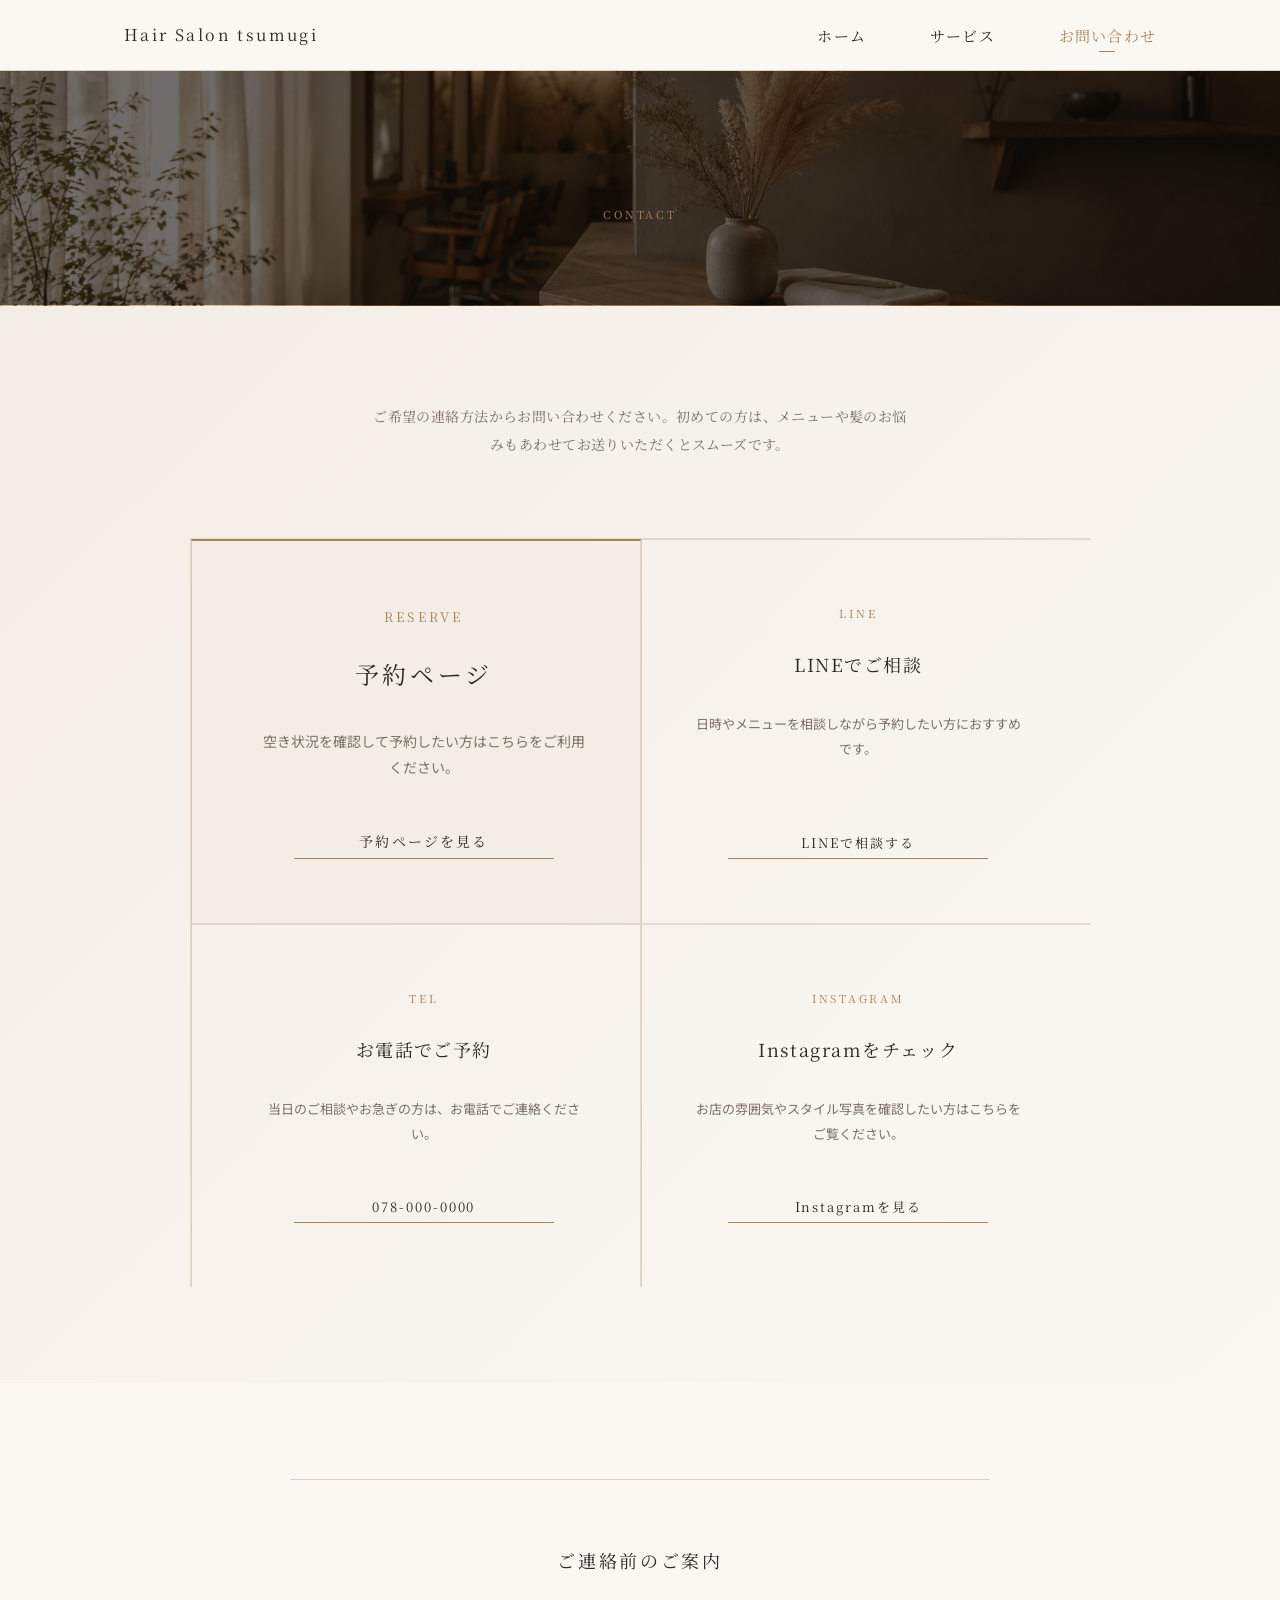
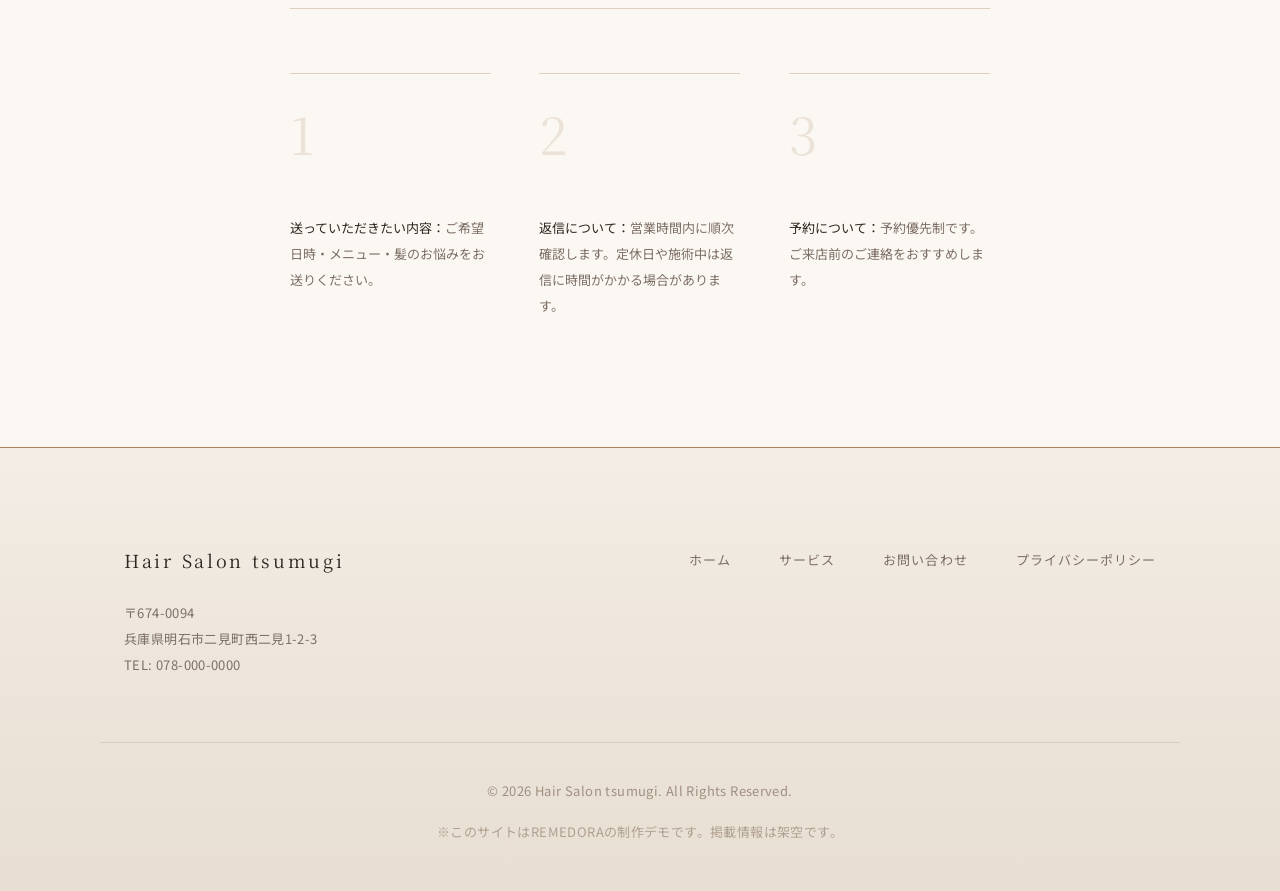
==== contact.html @ d27f540d "Add files via upload" ====
<!DOCTYPE html>
<html lang="ja">
<head>
  <meta charset="UTF-8">
  <meta name="viewport" content="width=device-width, initial-scale=1.0">

  <!-- TEMPLATE FIELD: page_title | TEMPLATE FIELD: business_name -->
  <title>ご予約・お問い合わせ｜Hair Salon tsumugi</title>

  <!-- TEMPLATE FIELD: meta_description -->
  <meta name="description" content="Hair Salon tsumugiへのご予約・お問い合わせページです。外部予約ページ、LINE、電話、Instagramからご連絡いただけます。">

  <!-- TEMPLATE FIELD: canonical_url -->
  <link rel="canonical" href="https://tsumugi-demo.remedora.jp/contact.html">

  <!-- TEMPLATE FIELD: og_title | TEMPLATE FIELD: og_description | TEMPLATE FIELD: og_url | TEMPLATE FIELD: og_image_url -->
  <meta property="og:title"       content="ご予約・お問い合わせ｜Hair Salon tsumugi">
  <meta property="og:description" content="Hair Salon tsumugiへのご予約・お問い合わせページです。外部予約ページ、LINE、電話、Instagramからご連絡いただけます。">
  <meta property="og:type"        content="article">
  <meta property="og:url"         content="https://tsumugi-demo.remedora.jp/contact.html">
  <meta property="og:image"       content="https://tsumugi-demo.remedora.jp/assets/images/ogp.jpg">

  <!-- TEMPLATE FIELD: favicon_path -->
  <link rel="icon"             href="assets/images/favicon.ico">
  <link rel="apple-touch-icon" href="assets/images/apple-touch-icon.png">

  <!-- GA未設定のためスクリプトを削除 -->

  <link rel="preconnect" href="https://fonts.googleapis.com">
  <link rel="preconnect" href="https://fonts.gstatic.com" crossorigin>
  <link href="https://fonts.googleapis.com/css2?family=Noto+Sans+JP:wght@400;700&family=Noto+Serif+JP:wght@400;700&display=swap" rel="stylesheet">

  <link rel="stylesheet" href="assets/css/base.css">
  <link rel="stylesheet" href="assets/css/layout.css">
  <link rel="stylesheet" href="assets/css/components.css">
  <link rel="stylesheet" href="assets/css/pages.css">
  <link rel="stylesheet" href="assets/css/utilities.css">
</head>
<!-- TEMPLATE FIELD: site_id -->
<body class="site site--tsumugi page page--contact">

  <!-- Loader -->
  <div class="c-loader" aria-hidden="true">
    <div class="c-loader__content">
      <!-- TEMPLATE FIELD: business_name -->
      <p class="c-loader__text">Hair Salon tsumugi</p>
      <div class="c-loader__line"></div>
    </div>
  </div>

  <!-- SECTION START: Header -->
  <header class="l-header">
    <div class="l-header-inner">
      <!-- TEMPLATE FIELD: business_name -->
      <a href="index.html" class="c-logo">Hair Salon tsumugi</a>

      <nav class="l-nav-pc" aria-label="グローバルナビゲーション">
        <ul class="l-nav-pc__list">
          <li><a href="index.html"   class="l-nav-pc__link">ホーム</a></li>
          <li><a href="service.html" class="l-nav-pc__link">サービス</a></li>
          <li><a href="contact.html" class="l-nav-pc__link is-current">お問い合わせ</a></li>
        </ul>
      </nav>

      <button class="c-menu-toggle"
              data-js="menu-toggle"
              aria-label="メニューを開く"
              aria-expanded="false">
        <span class="c-menu-toggle__bar"></span>
        <span class="c-menu-toggle__bar"></span>
        <span class="c-menu-toggle__bar"></span>
      </button>
    </div>
  </header>
  <!-- SECTION END: Header -->

  <nav class="l-nav-sp" data-js="mobile-nav" aria-hidden="true" aria-label="モバイルナビゲーション">
    <ul class="l-nav-sp__list">
      <li><a href="index.html"   class="l-nav-sp__link">ホーム</a></li>
      <li><a href="service.html" class="l-nav-sp__link">サービス</a></li>
      <li><a href="contact.html" class="l-nav-sp__link">お問い合わせ</a></li>
    </ul>
  </nav>

  <main>

    <!-- SECTION START: Contact Hero -->
    <div class="c-page-hero p-contact-hero" data-section="contact-hero">
      <div class="p-contact-hero__overlay" aria-hidden="true"></div>
      <div class="c-page-hero__inner">
        <!-- TEMPLATE FIELD: contact_hero_en -->
        <p class="c-page-hero__en">CONTACT</p>
      </div>
    </div>
    <!-- SECTION END: Contact Hero -->



    <!-- SECTION START: Contact Methods -->
    <section class="p-contact-methods" data-section="contact-methods">
      <div class="p-contact-methods__inner u-reveal">
        <!-- TEMPLATE FIELD: contact_methods_lead -->
        <p class="p-contact-methods__lead" data-anim="fade-up">
          ご希望の連絡方法からお問い合わせください。初めての方は、メニューや髪のお悩みもあわせてお送りいただくとスムーズです。
        </p>

        <div class="c-contact-methods-grid">

          <!-- 外部予約ページ（最優先） -->
          <div class="c-contact-card c-contact-card--primary" data-anim="fade-up" data-anim-delay="1">
            <p class="c-contact-card__label">RESERVE</p>
            <h2 class="c-contact-card__title">予約ページ</h2>
            <!-- TEMPLATE FIELD: contact_reserve_text -->
            <p class="c-contact-card__text">
              空き状況を確認して予約したい方はこちらをご利用ください。
            </p>
            <!-- TEMPLATE FIELD: reserve_url -->
            <a href="https://example.com/reserve" class="c-contact-card__btn" target="_blank" rel="noopener noreferrer">予約ページを見る</a>
          </div>

          <!-- LINE -->
          <div class="c-contact-card" data-anim="fade-up" data-anim-delay="2">
            <p class="c-contact-card__label">LINE</p>
            <h2 class="c-contact-card__title">LINEでご相談</h2>
            <!-- TEMPLATE FIELD: contact_line_text -->
            <p class="c-contact-card__text">
              日時やメニューを相談しながら予約したい方におすすめです。
            </p>
            <!-- TEMPLATE FIELD: line_url -->
            <a href="https://lin.ee/xxxxxxxx" class="c-contact-card__btn" target="_blank" rel="noopener noreferrer">LINEで相談する</a>
          </div>

          <!-- TEL -->
          <div class="c-contact-card" data-anim="fade-up" data-anim-delay="3">
            <p class="c-contact-card__label">TEL</p>
            <h2 class="c-contact-card__title">お電話でご予約</h2>
            <!-- TEMPLATE FIELD: contact_tel_text -->
            <p class="c-contact-card__text">
              当日のご相談やお急ぎの方は、お電話でご連絡ください。
            </p>
            <!-- TEMPLATE FIELD: phone -->
            <a href="tel:0780000000" class="c-contact-card__btn">078-000-0000</a>
          </div>

          <!-- Instagram -->
          <div class="c-contact-card" data-anim="fade-up" data-anim-delay="4">
            <p class="c-contact-card__label">Instagram</p>
            <h2 class="c-contact-card__title">Instagramをチェック</h2>
            <!-- TEMPLATE FIELD: contact_instagram_text -->
            <p class="c-contact-card__text">
              お店の雰囲気やスタイル写真を確認したい方はこちらをご覧ください。
            </p>
            <!-- TEMPLATE FIELD: instagram_url -->
            <a href="https://www.instagram.com/tsumugi_hair_demo/" class="c-contact-card__btn" target="_blank" rel="noopener noreferrer">Instagramを見る</a>
          </div>

        </div>
      </div>
    </section>
    <!-- SECTION END: Contact Methods -->

    <!-- SECTION START: Before Contact -->
    <section class="p-contact-before" data-section="before-contact">
      <div class="p-contact-before__inner u-reveal">
        <h2 class="p-contact-before__title" data-anim="fade-up">ご連絡前のご案内</h2>

        <div class="c-before-list">

          <div class="c-before-item" data-anim="fade-up" data-anim-delay="1">
            <div class="c-before-item__num">1</div>
            <!-- TEMPLATE FIELD: before_contact_01_text -->
            <p class="c-before-item__text">
              <strong>送っていただきたい内容：</strong>ご希望日時・メニュー・髪のお悩みをお送りください。
            </p>
          </div>

          <div class="c-before-item" data-anim="fade-up" data-anim-delay="2">
            <div class="c-before-item__num">2</div>
            <!-- TEMPLATE FIELD: before_contact_02_text -->
            <p class="c-before-item__text">
              <strong>返信について：</strong>営業時間内に順次確認します。定休日や施術中は返信に時間がかかる場合があります。
            </p>
          </div>

          <div class="c-before-item" data-anim="fade-up" data-anim-delay="3">
            <div class="c-before-item__num">3</div>
            <!-- TEMPLATE FIELD: before_contact_03_text -->
            <p class="c-before-item__text">
              <strong>予約について：</strong>予約優先制です。ご来店前のご連絡をおすすめします。
            </p>
          </div>

        </div>
      </div>
    </section>
    <!-- SECTION END: Before Contact -->


  </main>

  <!-- SECTION START: Footer -->
  <footer class="l-footer" data-section="footer">
    <div class="l-footer-inner">
      <div class="l-footer-info">
        <!-- TEMPLATE FIELD: business_name -->
        <span class="l-footer__logo">Hair Salon tsumugi</span>
        <p class="l-footer__address">
          <!-- TEMPLATE FIELD: address_postal | TEMPLATE FIELD: address_full -->
          〒674-0094<br>
          兵庫県明石市二見町西二見1-2-3<br>
          TEL: <a href="tel:0780000000" class="l-footer__tel">
            <!-- TEMPLATE FIELD: phone -->
            078-000-0000
          </a>
        </p>
      </div>
      <nav class="l-footer-links" aria-label="フッターナビゲーション">
        <ul class="l-footer__nav">
          <li><a href="index.html"   class="l-footer__nav-link">ホーム</a></li>
          <li><a href="service.html" class="l-footer__nav-link">サービス</a></li>
          <li><a href="contact.html" class="l-footer__nav-link">お問い合わせ</a></li>
          <li><a href="privacy.html" class="l-footer__nav-link">プライバシーポリシー</a></li>
        </ul>
      </nav>
    </div>
    <div class="l-footer-copy">
      <!-- TEMPLATE FIELD: copyright_year | TEMPLATE FIELD: business_name -->
      <small>&copy; 2026 Hair Salon tsumugi. All Rights Reserved.</small>
      <p class="l-footer-demo-note">※このサイトはREMEDORAの制作デモです。掲載情報は架空です。</p>
    </div>
  </footer>
  <!-- SECTION END: Footer -->

  <script src="assets/js/main.js"></script>
</body>
</html>
---- assets/css/base.css ----
@charset "UTF-8";

/* ==============================================
   base.css — CSS変数・リセット・基本タイポグラフィ
   案件適用時は :root の変数値のみを変更すること
============================================== */

:root {
  /* --- Color ---
     将来の案件ではこの変数値を変えるだけでテーマ変更できる */
  --color-bg:            #fbf8f3;
  --color-bg-dark:       #f3ede5;
  --color-bg-deep:       #e8ded2;
  --color-bg-surface:    rgba(255, 255, 255, 0.72);
  --color-text:          #2f2722;
  --color-text-sub:      #7d6f66;
  --color-primary:       #a9835a;
  --color-primary-hover: #8f6f46;
  --color-border-gold:   rgba(169, 131, 90, 0.34);
  --color-border-light:  rgba(95, 74, 57, 0.14);
  --color-white:         #ffffff;
  --color-error:         #d32f2f;

  /* --- Typography --- */
  --font-serif:  "Noto Serif JP", "Yu Mincho", serif;
  --font-sans:   "Noto Sans JP", sans-serif;

  --font-size-xs:   0.8125rem;  /* 13px */
  --font-size-sm:   0.875rem;   /* 14px */
  --font-size-base: 1rem;       /* 16px */
  --font-size-lg:   1.125rem;   /* 18px */
  --font-size-xl:   1.5rem;     /* 24px */
  --font-size-2xl:  2rem;       /* 32px */

  --line-height-base:  1.8;
  --line-height-tight: 1.4;
  --line-height-loose: 2.2;

  --letter-spacing-tight:  0.03em;
  --letter-spacing-base:   0.08em;
  --letter-spacing-wide:   0.15em;
  --letter-spacing-wider:  0.25em;

  /* --- Spacing --- */
  --space-1:  0.5rem;
  --space-2:  1rem;
  --space-3:  1.5rem;
  --space-4:  2rem;
  --space-6:  3rem;
  --space-8:  4rem;
  --space-10: 5rem;
  --space-12: 6rem;
  --space-16: 8rem;

  /* --- Layout --- */
  --container-max:    1080px;
  --container-wide:    960px;
  --container-narrow:  760px;
  --header-height:     4.375rem; /* 70px */

  /* --- Shape & Motion --- */
  --radius-sm:       0.25rem;
  --radius-md:       0.5rem;
  --transition-base: 0.3s ease;
  --transition-slow: 0.8s cubic-bezier(0.25, 0.46, 0.45, 0.94);
}

/* -----------------------------------------------
   Reset
----------------------------------------------- */
*,
*::before,
*::after {
  box-sizing: border-box;
}

html {
  scroll-behavior: smooth;
  scroll-padding-top: var(--header-height);
}

body {
  margin: 0;
  font-family: var(--font-sans);
  font-size: var(--font-size-base);
  line-height: var(--line-height-base);
  color: var(--color-text);
  background-color: var(--color-bg);
  -webkit-font-smoothing: antialiased;
}

img {
  max-width: 100%;
  height: auto;
  display: block;
}

a {
  text-decoration: none;
  color: inherit;
  transition: opacity var(--transition-base);
}

ul,
ol {
  margin: 0;
  padding: 0;
  list-style: none;
}

h1, h2, h3, h4, h5, h6 {
  margin: 0;
  font-weight: normal;
}

p {
  margin: 0;
}

button {
  cursor: pointer;
  background: none;
  border: none;
  padding: 0;
  font: inherit;
  color: inherit;
}

input,
textarea,
select {
  font: inherit;
  color: inherit;
}
---- assets/css/layout.css ----
@charset "UTF-8";

/* ==============================================
   layout.css — コンテナ・ヘッダー・ナビ・フッター
============================================== */

/* -----------------------------------------------
   Container / Section
----------------------------------------------- */
.l-container {
  width: 100%;
  max-width: var(--container-max);
  margin-inline: auto;
  padding-inline: var(--space-3);
}

.l-container--wide {
  max-width: var(--container-wide);
}

.l-container--narrow {
  max-width: var(--container-narrow);
}

.l-section {
  padding-block: var(--space-10);
  padding-inline: var(--space-2);
}

@media (min-width: 48rem) {
  .l-section {
    padding-block: var(--space-12);
    padding-inline: var(--space-4);
  }
}

/* -----------------------------------------------
   Header
----------------------------------------------- */
.l-header {
  position: sticky;
  top: 0;
  z-index: 1100;
  background-color: rgba(26, 23, 20, 0.95);
  backdrop-filter: blur(8px);
  -webkit-backdrop-filter: blur(8px);
  border-bottom: 1px solid var(--color-border-gold);
}

.l-header-inner {
  display: flex;
  justify-content: space-between;
  align-items: center;
  height: var(--header-height);
  max-width: var(--container-max);
  margin-inline: auto;
  padding-inline: var(--space-3);
}

/* -----------------------------------------------
   Logo
----------------------------------------------- */
.c-logo {
  font-family: var(--font-serif);
  font-size: var(--font-size-base);
  font-weight: normal;
  letter-spacing: var(--letter-spacing-wide);
  color: var(--color-text);
}

/* -----------------------------------------------
   PC Navigation
----------------------------------------------- */
.l-nav-pc {
  display: none;
}

@media (min-width: 48rem) {
  .l-nav-pc {
    display: block;
  }
}

.l-nav-pc__list {
  display: flex;
  gap: var(--space-8);
  align-items: center;
}

.l-nav-pc__link {
  font-family: var(--font-serif);
  font-size: 0.9375rem;
  font-weight: normal;
  letter-spacing: var(--letter-spacing-base);
  color: var(--color-text);
  transition: color var(--transition-base);
  position: relative;
  padding-bottom: 0.4rem;
}

.l-nav-pc__link:hover,
.l-nav-pc__link.is-current {
  color: var(--color-primary);
  opacity: 1;
}

.l-nav-pc__link.is-current::after {
  content: "";
  position: absolute;
  bottom: 0;
  left: 50%;
  transform: translateX(-50%);
  width: 1rem;
  height: 1px;
  background-color: var(--color-primary);
}

/* -----------------------------------------------
   Menu Toggle (SP)
----------------------------------------------- */
.c-menu-toggle {
  display: flex;
  flex-direction: column;
  justify-content: center;
  align-items: center;
  gap: 0.375rem;
  width: 2.5rem;
  height: 2.5rem;
}

@media (min-width: 48rem) {
  .c-menu-toggle {
    display: none;
  }
}

.c-menu-toggle__bar {
  width: 1.5rem;
  height: 2px;
  background-color: var(--color-text);
  transition: var(--transition-base);
}

.c-menu-toggle[aria-expanded="true"] .c-menu-toggle__bar:nth-child(1) {
  transform: translateY(0.5rem) rotate(45deg);
}

.c-menu-toggle[aria-expanded="true"] .c-menu-toggle__bar:nth-child(2) {
  opacity: 0;
}

.c-menu-toggle[aria-expanded="true"] .c-menu-toggle__bar:nth-child(3) {
  transform: translateY(-0.5rem) rotate(-45deg);
}

/* -----------------------------------------------
   SP Navigation (Overlay)
----------------------------------------------- */
.l-nav-sp {
  position: fixed;
  inset: 0;
  z-index: 1050;
  background-color: var(--color-bg-deep);
  border-top: 1px solid var(--color-border-gold);
  display: flex;
  justify-content: center;
  align-items: center;
  opacity: 0;
  visibility: hidden;
  transition: opacity var(--transition-base), visibility var(--transition-base);
}

.l-nav-sp[aria-hidden="false"] {
  opacity: 1;
  visibility: visible;
}

.l-nav-sp__list {
  display: flex;
  flex-direction: column;
  align-items: center;
  gap: var(--space-6);
}

.l-nav-sp__link {
  font-family: var(--font-serif);
  font-size: var(--font-size-lg);
  letter-spacing: var(--letter-spacing-wide);
  color: var(--color-text);
  display: block;
  padding-bottom: var(--space-2);
  border-bottom: 1px solid var(--color-border-light);
  min-width: 12rem;
  text-align: center;
  transition: color var(--transition-base);
}

.l-nav-sp__link:hover {
  color: var(--color-primary);
  opacity: 1;
}

/* -----------------------------------------------
   Footer
----------------------------------------------- */
.l-footer {
  background: linear-gradient(180deg, var(--color-bg-dark) 0%, var(--color-bg-deep) 100%);
  color: #c7c1b5;
  padding-block: var(--space-10) var(--space-4);
  border-top: 2px solid var(--color-primary);
}

.l-footer-inner {
  display: flex;
  flex-direction: column;
  gap: var(--space-8);
  max-width: var(--container-max);
  margin-inline: auto;
  padding-inline: var(--space-3);
  border-bottom: 1px solid var(--color-border-light);
  padding-bottom: var(--space-8);
  margin-bottom: var(--space-4);
}

@media (min-width: 48rem) {
  .l-footer-inner {
    flex-direction: row;
    justify-content: space-between;
    align-items: flex-start;
  }

  .l-footer {
    padding-block: var(--space-12) var(--space-6);
  }
}

.l-footer-info {
  text-align: center;
}

@media (min-width: 48rem) {
  .l-footer-info {
    text-align: left;
  }
}

.l-footer__logo {
  font-family: var(--font-serif);
  font-size: var(--font-size-xl);
  color: var(--color-text);
  letter-spacing: var(--letter-spacing-wide);
  margin-bottom: var(--space-3);
  display: block;
}

.l-footer__address {
  font-size: var(--font-size-sm);
  line-height: 2;
  letter-spacing: var(--letter-spacing-tight);
}

.l-footer__tel {
  color: #c7c1b5;
  transition: color var(--transition-base);
}

.l-footer__tel:hover {
  color: var(--color-primary);
  opacity: 1;
}

.l-footer-links {
  text-align: center;
}

@media (min-width: 48rem) {
  .l-footer-links {
    text-align: right;
  }
}

.l-footer__nav {
  display: flex;
  flex-direction: column;
  gap: var(--space-3);
}

@media (min-width: 48rem) {
  .l-footer__nav {
    flex-direction: row;
    gap: var(--space-6);
  }
}

.l-footer__nav-link {
  font-size: 0.9375rem;
  letter-spacing: var(--letter-spacing-tight);
  color: #c7c1b5;
  transition: color var(--transition-base);
}

.l-footer__nav-link:hover {
  color: var(--color-primary);
  opacity: 1;
}

.l-footer-copy {
  text-align: center;
  max-width: var(--container-max);
  margin-inline: auto;
  padding-inline: var(--space-3);
}

.l-footer-copy small {
  font-size: var(--font-size-xs);
  color: #777777;
  letter-spacing: var(--letter-spacing-tight);
}
---- assets/css/components.css ----
@charset "UTF-8";

/* ==============================================
   components.css — 再利用可能なUIコンポーネント
============================================== */

/* -----------------------------------------------
   Section Title
----------------------------------------------- */
.c-sec-title {
  font-family: var(--font-serif);
  font-size: var(--font-size-xl);
  font-weight: normal;
  text-align: center;
  letter-spacing: var(--letter-spacing-wide);
  color: var(--color-text);
  margin-bottom: var(--space-6);
  position: relative;
}

.c-sec-title::after {
  content: "";
  display: block;
  width: 1.875rem;
  height: 1px;
  background-color: var(--color-primary);
  margin: var(--space-2) auto 0;
}

@media (min-width: 48rem) {
  .c-sec-title {
    font-size: var(--font-size-2xl);
    margin-bottom: var(--space-8);
  }
}

/* -----------------------------------------------
   Buttons
----------------------------------------------- */
.c-btn {
  display: inline-flex;
  justify-content: center;
  align-items: center;
  min-height: 3.5rem;
  padding-block: 0;
  padding-inline: var(--space-8);
  font-family: var(--font-serif);
  font-size: var(--font-size-base);
  letter-spacing: var(--letter-spacing-base);
  border: 1px solid transparent;
  border-radius: var(--radius-sm);
  transition: background-color var(--transition-base), border-color var(--transition-base), color var(--transition-base);
}

.c-btn--primary {
  background-color: var(--color-primary);
  color: var(--color-bg-deep);
  border-color: var(--color-primary);
}

.c-btn--primary:hover {
  background-color: var(--color-primary-hover);
  border-color: var(--color-primary-hover);
  opacity: 1;
}

.c-btn--outline {
  background-color: transparent;
  color: var(--color-text);
  border-color: rgba(255, 255, 255, 0.2);
}

.c-btn--outline:hover {
  background-color: var(--color-primary);
  border-color: var(--color-primary);
  color: var(--color-white);
  opacity: 1;
}

.c-btn--gold {
  background-color: transparent;
  color: var(--color-primary);
  border-color: var(--color-primary);
}

.c-btn--gold:hover {
  background-color: var(--color-primary);
  color: var(--color-bg-deep);
  opacity: 1;
}

.c-btn--block {
  display: flex;
  width: 100%;
  max-width: 21.25rem;
  margin-inline: auto;
}

/* -----------------------------------------------
   Page Hero (interior pages: SERVICE / CONTACT / PRIVACY)
----------------------------------------------- */
.c-page-hero {
  background: linear-gradient(to bottom, var(--color-bg-deep) 0%, var(--color-bg-dark) 100%);
  padding-top: var(--space-12);
  padding-bottom: var(--space-8);
  padding-inline: var(--space-3);
  position: relative;
  overflow: hidden;
  text-align: center;
}

.c-page-hero::before {
  content: "";
  position: absolute;
  top: 0;
  left: 50%;
  transform: translateX(-50%);
  width: 1px;
  height: 2.5rem;
  background-color: var(--color-primary);
}

.c-page-hero__inner {
  max-width: var(--container-narrow);
  margin-inline: auto;
  display: flex;
  flex-direction: column;
  align-items: center;
  gap: 0.8rem;
}

.c-page-hero__en {
  font-family: var(--font-serif);
  font-size: var(--font-size-xs);
  letter-spacing: var(--letter-spacing-wider);
  color: var(--color-primary);
  text-transform: uppercase;
  margin: 0;
}

.c-page-hero__title {
  font-family: var(--font-serif);
  font-size: var(--font-size-xl);
  font-weight: normal;
  letter-spacing: var(--letter-spacing-wide);
  color: var(--color-white);
  margin: 0;
}

.c-page-hero__sub {
  font-family: var(--font-serif);
  font-size: var(--font-size-sm);
  letter-spacing: var(--letter-spacing-base);
  color: var(--color-text-sub);
  margin: 0;
  position: relative;
  padding-top: var(--space-3);
}

.c-page-hero__sub::before {
  content: "";
  position: absolute;
  top: 0;
  left: 50%;
  transform: translateX(-50%);
  width: 1.5rem;
  height: 1px;
  background-color: var(--color-primary);
  opacity: 0.6;
}

@media (min-width: 48rem) {
  .c-page-hero {
    padding-top: var(--space-16);
    padding-bottom: var(--space-10);
  }

  .c-page-hero::before {
    height: 3.75rem;
  }

  .c-page-hero__title {
    font-size: var(--font-size-2xl);
  }

  .c-page-hero__sub {
    font-size: var(--font-size-base);
    padding-top: var(--space-4);
  }
}

/* -----------------------------------------------
   Service Card (HOME Service Preview)
----------------------------------------------- */
.c-service-grid {
  display: flex;
  flex-direction: column;
  gap: var(--space-6);
}

.c-service-card {
  display: flex;
  flex-direction: column;
  align-items: center;
}

.c-service-card--featured {
  border-bottom: 1px solid var(--color-border-light);
  padding-bottom: var(--space-6);
}

.c-service-subgrid {
  display: grid;
  grid-template-columns: 1fr;
  gap: var(--space-6);
}

@media (min-width: 48rem) {
  .c-service-subgrid {
    grid-template-columns: 1fr 1fr;
  }
}

.c-service-card--list {
  flex-direction: row;
  align-items: center;
  gap: var(--space-3);
}

.c-service-card__img-wrap {
  width: 13.75rem;
  height: 13.75rem;
  border: 1px solid var(--color-border-gold);
  border-radius: 50%;
  padding: 0.375rem;
  display: flex;
  align-items: center;
  justify-content: center;
  margin: 0 auto var(--space-4);
  flex-shrink: 0;
}

.c-service-card--list .c-service-card__img-wrap {
  width: 5.625rem;
  height: 5.625rem;
  margin: 0;
  padding: 0.1875rem;
}

.c-service-card__img {
  width: 100%;
  height: 100%;
  object-fit: cover;
  border-radius: 50%;
  background-color: var(--color-bg);
}

.c-service-card__body {
  width: 100%;
}

.c-service-card__title {
  font-family: var(--font-serif);
  font-size: var(--font-size-lg);
  text-align: center;
  letter-spacing: var(--letter-spacing-tight);
  color: var(--color-text);
  margin-bottom: 0.4rem;
}

.c-service-card--list .c-service-card__title {
  text-align: left;
  font-size: var(--font-size-base);
}

.c-service-card__subtitle {
  font-size: var(--font-size-xs);
  text-align: center;
  color: var(--color-primary);
  margin-bottom: var(--space-2);
  letter-spacing: var(--letter-spacing-tight);
}

.c-service-card__text {
  font-size: var(--font-size-sm);
  line-height: var(--line-height-base);
  color: var(--color-text-sub);
}

@media (min-width: 48rem) {
  .c-service-card__img-wrap {
    width: 17.5rem;
    height: 17.5rem;
  }

  .c-service-card--list .c-service-card__img-wrap {
    width: 6.875rem;
    height: 6.875rem;
  }
}

/* -----------------------------------------------
   Reason Item (HOME Reason Mini)
----------------------------------------------- */
.c-reason-timeline {
  border-left: 1px solid var(--color-border-gold);
  padding-left: var(--space-6);
  display: flex;
  flex-direction: column;
  gap: var(--space-8);
  margin-left: var(--space-2);
}

.c-reason-item {
  position: relative;
}

.c-reason-item::before {
  content: "";
  position: absolute;
  top: 0.4rem;
  left: calc(-1 * var(--space-6) - 5px);
  width: 0.6rem;
  height: 0.6rem;
  border-radius: 50%;
  background-color: var(--color-bg);
  border: 1px solid var(--color-primary);
}

.c-reason-item__heading {
  font-family: var(--font-serif);
  font-size: var(--font-size-lg);
  letter-spacing: var(--letter-spacing-base);
  color: var(--color-text);
  margin-bottom: var(--space-2);
}

.c-reason-item__text {
  font-size: var(--font-size-sm);
  line-height: 1.9;
  color: var(--color-text-sub);
  letter-spacing: var(--letter-spacing-tight);
}

@media (min-width: 48rem) {
  .c-reason-timeline {
    flex-direction: row;
    justify-content: space-between;
    gap: var(--space-6);
    border: none;
    margin: 0;
    padding: 0;
  }

  .c-reason-item {
    flex: 1;
    padding-left: var(--space-3);
    border-left: 1px solid var(--color-border-gold);
  }

  .c-reason-item::before {
    left: -1px;
    width: 1px;
    height: 1.5rem;
    border-radius: 0;
    background-color: var(--color-primary);
    border: none;
    top: 0;
  }
}

/* -----------------------------------------------
   Interior Gallery (HOME Reason Mini)
----------------------------------------------- */
.c-interior-gallery {
  display: flex;
  gap: var(--space-3);
  overflow-x: auto;
  scroll-snap-type: x mandatory;
  padding-bottom: var(--space-4);
  scrollbar-width: none;
  -ms-overflow-style: none;
}

.c-interior-gallery::-webkit-scrollbar {
  display: none;
}

.c-interior-item {
  scroll-snap-align: center;
  flex: 0 0 85%;
  display: flex;
  flex-direction: column;
  gap: var(--space-2);
  margin: 0;
}

.c-interior-item__img {
  width: 100%;
  aspect-ratio: 4 / 3;
  object-fit: cover;
  opacity: 0.9;
}

.c-interior-item__caption {
  font-size: var(--font-size-xs);
  color: #cccccc;
  letter-spacing: var(--letter-spacing-tight);
  border-left: 1px solid var(--color-primary);
  padding-left: 0.8rem;
  line-height: var(--line-height-tight);
}

@media (min-width: 48rem) {
  .c-interior-gallery {
    flex-wrap: wrap;
    overflow-x: visible;
  }

  .c-interior-item {
    flex: 0 0 calc(50% - 0.75rem);
  }

  .c-interior-item:nth-child(3) {
    flex: 0 0 100%;
    align-items: center;
  }

  .c-interior-item:nth-child(3) .c-interior-item__img {
    width: 60%;
  }
}

/* -----------------------------------------------
   Business Info Table
----------------------------------------------- */
.c-bizinfo-table {
  width: 100%;
  border-collapse: collapse;
}

.c-bizinfo-table th,
.c-bizinfo-table td {
  padding-block: var(--space-2);
  border-bottom: 1px dashed var(--color-border-light);
  text-align: left;
  font-size: 0.9375rem;
  color: var(--color-text);
}

.c-bizinfo-table th {
  font-family: var(--font-serif);
  font-weight: normal;
  width: 35%;
  color: var(--color-primary);
  vertical-align: top;
}

.c-bizinfo-table__sub {
  display: block;
  font-size: var(--font-size-xs);
  color: var(--color-text-sub);
  margin-top: 0.25rem;
}

/* -----------------------------------------------
   Map Embed
----------------------------------------------- */
.c-map-wrap {
  width: 100%;
  aspect-ratio: 16 / 9;
  border: 1px solid var(--color-border-gold);
  overflow: hidden;
}

.c-map-wrap iframe {
  width: 100%;
  height: 100%;
  border: none;
  display: block;
}

/* -----------------------------------------------
   Page Links (HOME → SERVICE / CONTACT)
----------------------------------------------- */
.c-pagelinks-grid {
  display: grid;
  grid-template-columns: 1fr;
  gap: var(--space-3);
}

@media (min-width: 48rem) {
  .c-pagelinks-grid {
    grid-template-columns: 1fr 1fr;
    gap: var(--space-4);
  }
}

.c-pagelink-item {
  display: flex;
  flex-direction: column;
  align-items: center;
  justify-content: center;
  padding: var(--space-6) var(--space-3) var(--space-8);
  border: 1px solid var(--color-border-gold);
  background-color: var(--color-bg-surface);
  transition: background-color var(--transition-base), border-color var(--transition-base);
  position: relative;
  min-height: 10rem;
  gap: 0.6rem;
}

.c-pagelink-item:hover {
  background-color: rgba(160, 138, 80, 0.1);
  border-color: var(--color-primary);
  opacity: 1;
}

@media (min-width: 48rem) {
  .c-pagelink-item {
    min-height: 13.75rem;
  }
}

.c-pagelink-item__en {
  font-family: var(--font-serif);
  font-size: var(--font-size-xs);
  letter-spacing: var(--letter-spacing-wider);
  color: var(--color-primary);
  text-transform: uppercase;
}

.c-pagelink-item__label {
  font-family: var(--font-serif);
  font-size: var(--font-size-lg);
  letter-spacing: var(--letter-spacing-base);
  color: var(--color-text);
}

@media (min-width: 48rem) {
  .c-pagelink-item__label {
    font-size: var(--font-size-xl);
  }
}

.c-pagelink-item__arrow {
  position: absolute;
  bottom: var(--space-3);
  right: var(--space-3);
  width: 0.5rem;
  height: 0.5rem;
  border-top: 1px solid var(--color-primary);
  border-right: 1px solid var(--color-primary);
  transform: rotate(45deg);
}

/* -----------------------------------------------
   Contact Strip (HOME connect items)
----------------------------------------------- */
.c-connect-grid {
  display: grid;
  grid-template-columns: 1fr;
  gap: var(--space-3);
}

@media (min-width: 48rem) {
  .c-connect-grid {
    grid-template-columns: 1fr 1fr;
    gap: var(--space-4);
  }

  .c-connect-item--main {
    grid-column: span 2;
  }
}

.c-connect-item {
  border: 1px solid var(--color-border-gold);
  background-color: var(--color-bg-surface);
  padding: var(--space-6) var(--space-3);
  text-align: center;
  display: flex;
  flex-direction: column;
  align-items: center;
}

.c-connect-item--main {
  padding-block: var(--space-8);
}

.c-connect-item__heading {
  font-family: var(--font-serif);
  font-size: var(--font-size-lg);
  letter-spacing: var(--letter-spacing-base);
  color: var(--color-text);
  margin-bottom: var(--space-2);
}

.c-connect-item__text {
  font-size: var(--font-size-xs);
  line-height: var(--line-height-base);
  color: var(--color-text-sub);
  margin-bottom: var(--space-4);
  flex-grow: 1;
}

.c-connect-item__btn {
  display: inline-block;
  font-family: var(--font-serif);
  font-size: var(--font-size-sm);
  color: var(--color-text);
  border: 1px solid rgba(255, 255, 255, 0.2);
  padding: 0.8rem var(--space-4);
  letter-spacing: var(--letter-spacing-tight);
  transition: background-color var(--transition-base), border-color var(--transition-base), color var(--transition-base);
  width: 100%;
  max-width: 17.5rem;
}

.c-connect-item__btn:hover {
  background-color: var(--color-primary);
  border-color: var(--color-primary);
  color: var(--color-white);
  opacity: 1;
}

/* -----------------------------------------------
   Service Menu Item (SERVICE page)
----------------------------------------------- */
.c-menu-list {
  display: flex;
  flex-direction: column;
  gap: var(--space-12);
}

.c-menu-item {
  display: flex;
  flex-direction: column;
  gap: var(--space-3);
}

.c-menu-item__img-wrap {
  width: 100%;
}

.c-menu-item__img {
  width: 100%;
  aspect-ratio: 4 / 3;
  object-fit: cover;
  border-radius: var(--radius-sm);
}

.c-menu-item__name {
  font-family: var(--font-serif);
  font-size: var(--font-size-xl);
  color: var(--color-text);
  margin-bottom: 0.5rem;
  letter-spacing: var(--letter-spacing-base);
  border-bottom: 1px solid var(--color-border-gold);
  padding-bottom: 0.8rem;
}

.c-menu-item__price {
  font-family: var(--font-serif);
  font-size: 0.9375rem;
  color: var(--color-primary);
  margin-top: 0.8rem;
  margin-bottom: var(--space-2);
  letter-spacing: var(--letter-spacing-tight);
}

.c-menu-item__desc {
  font-size: var(--font-size-sm);
  line-height: 1.9;
  color: var(--color-text-sub);
  letter-spacing: var(--letter-spacing-tight);
}

@media (min-width: 48rem) {
  .c-menu-item {
    flex-direction: row;
    align-items: center;
    gap: var(--space-8);
  }

  .c-menu-item--reverse {
    flex-direction: row-reverse;
  }

  .c-menu-item__img-wrap {
    width: 50%;
    flex-shrink: 0;
  }

  .c-menu-item__content {
    width: 50%;
  }

  .c-menu-item__name {
    font-size: var(--font-size-xl);
  }
}

/* -----------------------------------------------
   Price Guide (SERVICE page)
----------------------------------------------- */
.c-price-grid {
  display: grid;
  grid-template-columns: 1fr;
  gap: var(--space-3);
  margin-bottom: var(--space-4);
}

@media (min-width: 48rem) {
  .c-price-grid {
    grid-template-columns: repeat(3, 1fr);
  }
}

.c-price-item {
  border: 1px solid var(--color-border-gold);
  padding: var(--space-4) var(--space-3);
  text-align: center;
  background-color: var(--color-bg-surface);
}

.c-price-item__name {
  font-family: var(--font-serif);
  font-size: 0.9375rem;
  color: var(--color-text-sub);
  letter-spacing: var(--letter-spacing-base);
  margin-bottom: 0.5rem;
}

.c-price-item__price {
  font-family: var(--font-serif);
  font-size: var(--font-size-xl);
  color: var(--color-primary);
  letter-spacing: var(--letter-spacing-tight);
  margin-bottom: 0.4rem;
}

.c-price-item__note {
  font-size: var(--font-size-xs);
  color: var(--color-text-sub);
  margin: 0;
}

.c-price-note-bottom {
  font-size: var(--font-size-sm);
  color: var(--color-text-sub);
  text-align: center;
  margin: 0;
  letter-spacing: var(--letter-spacing-tight);
}

/* -----------------------------------------------
   Flow Steps (SERVICE page)
----------------------------------------------- */
.c-flow-steps {
  display: flex;
  flex-direction: column;
}

.c-flow-step {
  display: flex;
  align-items: flex-start;
  gap: var(--space-3);
  position: relative;
  padding-bottom: var(--space-6);
}

.c-flow-step:last-child {
  padding-bottom: 0;
}

.c-flow-step:not(:last-child)::after {
  content: "";
  position: absolute;
  left: 1.2rem;
  top: 2.8rem;
  width: 1px;
  height: calc(100% - 2.8rem);
  background-color: var(--color-border-gold);
}

.c-flow-step__num {
  font-family: var(--font-serif);
  font-size: var(--font-size-xs);
  color: var(--color-primary);
  letter-spacing: var(--letter-spacing-tight);
  border: 1px solid var(--color-primary);
  width: 2.4rem;
  height: 2.4rem;
  border-radius: 50%;
  display: flex;
  align-items: center;
  justify-content: center;
  flex-shrink: 0;
}

.c-flow-step__body {
  padding-top: 0.3rem;
}

.c-flow-step__title {
  font-family: var(--font-serif);
  font-size: var(--font-size-base);
  color: var(--color-text);
  margin-bottom: 0.5rem;
  letter-spacing: var(--letter-spacing-tight);
}

.c-flow-step__text {
  font-size: var(--font-size-sm);
  color: var(--color-text-sub);
  line-height: 1.7;
  margin: 0;
}

@media (min-width: 48rem) {
  .c-flow-steps {
    flex-direction: row;
    align-items: flex-start;
  }

  .c-flow-step {
    flex: 1;
    flex-direction: column;
    align-items: center;
    text-align: center;
    padding-bottom: 0;
    padding-right: var(--space-6);
  }

  .c-flow-step:last-child {
    padding-right: 0;
  }

  .c-flow-step:not(:last-child)::after {
    left: auto;
    right: 0;
    top: 1.2rem;
    width: var(--space-6);
    height: 1px;
  }

  .c-flow-step__num {
    margin-bottom: var(--space-3);
  }

  .c-flow-step__title {
    font-size: var(--font-size-lg);
  }
}

/* -----------------------------------------------
   Notes (SERVICE page)
----------------------------------------------- */
.c-notes-list {
  display: flex;
  flex-direction: column;
  gap: var(--space-4);
}

.c-notes-item {
  text-align: center;
}

.c-notes-item__heading {
  font-family: var(--font-serif);
  font-size: 0.9375rem;
  color: var(--color-primary);
  margin-bottom: 0.6rem;
  letter-spacing: var(--letter-spacing-tight);
}

.c-notes-item__text {
  font-size: var(--font-size-sm);
  color: var(--color-text-sub);
  line-height: var(--line-height-base);
}

@media (min-width: 48rem) {
  .c-notes-list {
    flex-direction: row;
    justify-content: space-between;
    gap: var(--space-6);
  }

  .c-notes-item {
    flex: 1;
    text-align: left;
  }
}

/* -----------------------------------------------
   Contact Method Card (CONTACT page)
----------------------------------------------- */
.c-contact-methods-grid {
  display: grid;
  grid-template-columns: 1fr;
  gap: var(--space-3);
}

@media (min-width: 48rem) {
  .c-contact-methods-grid {
    grid-template-columns: repeat(3, 1fr);
  }
}

.c-contact-card {
  border: 1px solid var(--color-border-gold);
  background-color: var(--color-bg-surface);
  padding: var(--space-6) var(--space-3);
  text-align: center;
  display: flex;
  flex-direction: column;
  align-items: center;
}

.c-contact-card__label {
  font-family: var(--font-serif);
  font-size: var(--font-size-xs);
  letter-spacing: var(--letter-spacing-wider);
  color: var(--color-primary);
  margin-bottom: 0.6rem;
  text-transform: uppercase;
}

.c-contact-card__title {
  font-family: var(--font-serif);
  font-size: var(--font-size-lg);
  color: var(--color-text);
  margin-bottom: var(--space-2);
  letter-spacing: var(--letter-spacing-base);
}

.c-contact-card__text {
  font-size: var(--font-size-xs);
  color: var(--color-text-sub);
  line-height: var(--line-height-base);
  margin-bottom: var(--space-4);
  flex-grow: 1;
}

.c-contact-card__btn {
  display: inline-block;
  font-family: var(--font-serif);
  font-size: var(--font-size-sm);
  color: var(--color-text);
  border: 1px solid rgba(255, 255, 255, 0.2);
  padding: 0.8rem var(--space-3);
  letter-spacing: var(--letter-spacing-tight);
  transition: background-color var(--transition-base), border-color var(--transition-base), color var(--transition-base);
  width: 100%;
  max-width: 16.25rem;
}

.c-contact-card__btn:hover {
  background-color: var(--color-primary);
  border-color: var(--color-primary);
  color: var(--color-white);
  opacity: 1;
}

/* -----------------------------------------------
   Before Contact Notes (CONTACT page)
----------------------------------------------- */
.c-before-list {
  display: flex;
  flex-direction: column;
  gap: var(--space-4);
}

.c-before-item {
  display: flex;
  gap: var(--space-3);
  align-items: flex-start;
}

.c-before-item__num {
  font-family: var(--font-serif);
  font-size: var(--font-size-xs);
  color: var(--color-primary);
  border: 1px solid var(--color-primary);
  width: 1.8rem;
  height: 1.8rem;
  border-radius: 50%;
  display: flex;
  align-items: center;
  justify-content: center;
  flex-shrink: 0;
  margin-top: 0.1rem;
}

.c-before-item__text {
  font-size: var(--font-size-sm);
  color: var(--color-text-sub);
  line-height: var(--line-height-base);
  margin: 0;
}

.c-before-item__text strong {
  color: var(--color-text);
  font-weight: normal;
}

@media (min-width: 48rem) {
  .c-before-list {
    gap: var(--space-4);
  }
}

/* -----------------------------------------------
   Privacy Document
----------------------------------------------- */
.c-privacy-doc {
  color: var(--color-text);
}

.c-privacy-doc__intro {
  font-size: 0.9375rem;
  line-height: 1.9;
  color: var(--color-text-sub);
  margin-bottom: var(--space-6);
}

.c-privacy-doc h3 {
  font-family: var(--font-serif);
  font-size: var(--font-size-base);
  color: var(--color-text);
  letter-spacing: var(--letter-spacing-tight);
  border-left: 2px solid var(--color-primary);
  padding-left: var(--space-2);
  margin-top: var(--space-6);
  font-weight: normal;
}

.c-privacy-doc p {
  font-size: var(--font-size-sm);
  line-height: 1.9;
  color: var(--color-text-sub);
  margin-top: var(--space-2);
}

.c-privacy-doc__footer {
  margin-top: var(--space-8);
}

.c-privacy-doc__footer p {
  color: var(--color-text-sub);
  font-size: var(--font-size-xs);
}
---- assets/css/pages.css ----
@charset "UTF-8";

/* ==============================================
   pages.css — ページ固有のセクションスタイル
   各セクションを独立したブロックとして設計
============================================== */

/* -----------------------------------------------
   HOME: First View Hero
----------------------------------------------- */
.p-home-hero {
  position: relative;
  min-height: 60vh;
  background-size: cover;
  background-position: center;
  display: flex;
  align-items: flex-end;
  /* TEMPLATE FIELD: hero_image_url — background-image を案件の画像に差し替える */
  background-image: url('../images/hero.jpg');
  background-color: var(--color-bg-deep);
}

.p-home-hero__overlay {
  position: absolute;
  inset: 0;
  background: linear-gradient(
    to top,
    rgba(26, 23, 20, 0.95) 0%,
    rgba(26, 23, 20, 0.55) 45%,
    rgba(26, 23, 20, 0.1) 100%
  );
}

.p-home-hero__content {
  position: relative;
  z-index: 2;
  max-width: var(--container-max);
  margin-inline: auto;
  padding: var(--space-6) var(--space-3);
  width: 100%;
}

.p-home-hero__text-wrap {
  max-width: 95%;
}

.p-home-hero__title {
  font-family: var(--font-serif);
  font-size: 1.5rem;
  font-weight: normal;
  line-height: var(--line-height-tight);
  letter-spacing: var(--letter-spacing-tight);
  color: var(--color-white);
  text-shadow: 1px 1px 6px rgba(0, 0, 0, 0.8);
  margin-bottom: var(--space-2);
}

.p-home-hero__sub {
  font-family: var(--font-serif);
  font-size: var(--font-size-sm);
  line-height: var(--line-height-base);
  color: #eaeaea;
  text-shadow: 1px 1px 4px rgba(0, 0, 0, 0.8);
}

@media (min-width: 48rem) {
  .p-home-hero {
    min-height: 80vh;
  }

  .p-home-hero__content {
    padding: var(--space-10) var(--space-4);
  }

  .p-home-hero__title {
    font-size: 2.25rem;
  }

  .p-home-hero__sub {
    font-size: var(--font-size-lg);
  }
}

/* -----------------------------------------------
   HOME: Mini About
----------------------------------------------- */
.p-home-about {
  background-color: var(--color-bg-dark);
  padding-block: var(--space-10);
  padding-inline: var(--space-2);
  text-align: center;
}

.p-home-about__inner {
  max-width: 42.5rem;
  margin-inline: auto;
}

.p-home-about__lead {
  font-family: var(--font-serif);
  font-size: var(--font-size-lg);
  line-height: var(--line-height-loose);
  color: var(--color-text);
  letter-spacing: var(--letter-spacing-tight);
  margin: 0;
  position: relative;
  padding-top: var(--space-4);
}

.p-home-about__lead::before {
  content: "";
  position: absolute;
  top: 0;
  left: 50%;
  transform: translateX(-50%);
  width: 1px;
  height: 1.5rem;
  background-color: var(--color-primary);
}

@media (min-width: 48rem) {
  .p-home-about {
    padding-block: var(--space-12);
    padding-inline: var(--space-4);
  }

  .p-home-about__lead {
    font-size: var(--font-size-xl);
  }
}

/* -----------------------------------------------
   HOME: Service Preview
----------------------------------------------- */
.p-home-service {
  background: linear-gradient(to bottom, var(--color-bg-dark) 0%, var(--color-bg) 100%);
  padding-block: var(--space-12);
  padding-inline: var(--space-2);
}

.p-home-service__inner {
  max-width: 60rem;
  margin-inline: auto;
}

.p-home-service__btn-wrap {
  text-align: center;
  margin-top: var(--space-8);
}

@media (min-width: 48rem) {
  .p-home-service {
    padding-block: var(--space-16);
    padding-inline: var(--space-4);
  }
}

/* -----------------------------------------------
   HOME: Reason Mini
----------------------------------------------- */
.p-home-reason {
  background: linear-gradient(135deg, var(--color-bg) 0%, var(--color-bg-dark) 100%);
  padding-block: var(--space-10);
  padding-inline: var(--space-2);
  color: var(--color-text);
}

.p-home-reason__inner {
  max-width: 56.25rem;
  margin-inline: auto;
}

.p-home-reason__interior {
  max-width: 50rem;
  margin-inline: auto;
  margin-top: var(--space-10);
}

.p-home-reason__interior-lead {
  text-align: center;
  font-size: var(--font-size-sm);
  line-height: 1.9;
  color: var(--color-text-sub);
  margin-bottom: var(--space-8);
  font-family: var(--font-serif);
}

@media (min-width: 48rem) {
  .p-home-reason {
    padding-block: var(--space-12);
    padding-inline: var(--space-4);
  }
}

/* -----------------------------------------------
   HOME: Business Info
----------------------------------------------- */
.p-home-bizinfo {
  background: linear-gradient(135deg, var(--color-bg) 0%, var(--color-bg-dark) 100%);
  padding-block: var(--space-10);
  padding-inline: var(--space-2);
}

.p-home-bizinfo__inner {
  max-width: 43.75rem;
  margin-inline: auto;
}

.p-home-bizinfo__title {
  font-family: var(--font-serif);
  font-size: var(--font-size-xl);
  font-weight: normal;
  text-align: center;
  letter-spacing: var(--letter-spacing-wide);
  color: var(--color-text);
  margin-bottom: var(--space-6);
  position: relative;
}

.p-home-bizinfo__title::after {
  content: "";
  display: block;
  width: 1.875rem;
  height: 1px;
  background-color: var(--color-primary);
  margin: var(--space-2) auto 0;
}

@media (min-width: 48rem) {
  .p-home-bizinfo {
    padding-block: var(--space-12);
    padding-inline: var(--space-4);
  }

  .p-home-bizinfo__title {
    font-size: var(--font-size-2xl);
  }
}

/* -----------------------------------------------
   HOME: Access / Map
----------------------------------------------- */
.p-home-map {
  background-color: var(--color-bg-deep);
  padding-block: var(--space-10);
  padding-inline: var(--space-2);
}

.p-home-map__inner {
  max-width: 56.25rem;
  margin-inline: auto;
}

.p-home-map__title {
  font-family: var(--font-serif);
  font-size: var(--font-size-xl);
  font-weight: normal;
  text-align: center;
  letter-spacing: var(--letter-spacing-wide);
  color: var(--color-text);
  margin-bottom: var(--space-2);
}

.p-home-map__address {
  text-align: center;
  font-size: var(--font-size-sm);
  color: var(--color-text-sub);
  margin-bottom: var(--space-6);
  font-family: var(--font-serif);
  letter-spacing: var(--letter-spacing-tight);
  line-height: var(--line-height-base);
}

@media (min-width: 48rem) {
  .p-home-map {
    padding-block: var(--space-12);
    padding-inline: var(--space-4);
  }

  .p-home-map__title {
    font-size: var(--font-size-2xl);
  }
}

/* -----------------------------------------------
   HOME: Page Links
----------------------------------------------- */
.p-home-pagelinks {
  background: linear-gradient(to bottom, var(--color-bg-dark) 0%, var(--color-bg) 100%);
  padding-block: var(--space-10);
  padding-inline: var(--space-2);
}

.p-home-pagelinks__inner {
  max-width: 56.25rem;
  margin-inline: auto;
}

.p-home-pagelinks__eyebrow {
  font-family: var(--font-serif);
  font-size: var(--font-size-xs);
  text-align: center;
  letter-spacing: var(--letter-spacing-wider);
  color: var(--color-primary);
  margin-bottom: var(--space-6);
}

@media (min-width: 48rem) {
  .p-home-pagelinks {
    padding-block: var(--space-12);
    padding-inline: var(--space-4);
  }
}

/* -----------------------------------------------
   HOME: Contact Strip
----------------------------------------------- */
.p-home-connect {
  background: linear-gradient(to bottom, var(--color-bg-dark) 0%, var(--color-bg-deep) 100%);
  padding-block: var(--space-8) var(--space-10);
  padding-inline: var(--space-2);
}

.p-home-connect__inner {
  max-width: 62.5rem;
  margin-inline: auto;
}

@media (min-width: 48rem) {
  .p-home-connect {
    padding-block: var(--space-10) var(--space-12);
    padding-inline: var(--space-4);
  }
}

/* -----------------------------------------------
   SERVICE: Main Services section
----------------------------------------------- */
.p-service-main {
  background: linear-gradient(135deg, var(--color-bg-dark) 0%, var(--color-bg) 100%);
  padding-block: var(--space-10);
  padding-inline: var(--space-2);
}

.p-service-main__inner {
  max-width: 56.25rem;
  margin-inline: auto;
}

@media (min-width: 48rem) {
  .p-service-main {
    padding-block: var(--space-12);
    padding-inline: var(--space-4);
  }
}

/* -----------------------------------------------
   SERVICE: Price Guide
----------------------------------------------- */
.p-service-price {
  background-color: var(--color-bg);
  border-top: 1px solid var(--color-border-light);
  padding-block: var(--space-8);
  padding-inline: var(--space-2);
}

.p-service-price__inner {
  max-width: 56.25rem;
  margin-inline: auto;
}

@media (min-width: 48rem) {
  .p-service-price {
    padding-block: var(--space-12);
    padding-inline: var(--space-4);
  }
}

/* -----------------------------------------------
   SERVICE: Simple Flow
----------------------------------------------- */
.p-service-flow {
  background: linear-gradient(to bottom, var(--color-bg-dark) 0%, var(--color-bg-deep) 100%);
  padding-block: var(--space-10);
  padding-inline: var(--space-2);
}

.p-service-flow__inner {
  max-width: 50rem;
  margin-inline: auto;
}

@media (min-width: 48rem) {
  .p-service-flow {
    padding-block: var(--space-12);
    padding-inline: var(--space-4);
  }
}

/* -----------------------------------------------
   SERVICE: Notes
----------------------------------------------- */
.p-service-notes {
  background-color: var(--color-bg-dark);
  padding-block: var(--space-8) var(--space-4);
  padding-inline: var(--space-2);
}

.p-service-notes__inner {
  max-width: 50rem;
  margin-inline: auto;
  border-top: 1px solid var(--color-border-gold);
  padding-top: var(--space-6);
}

.p-service-notes__title {
  font-family: var(--font-serif);
  font-size: var(--font-size-lg);
  font-weight: normal;
  text-align: center;
  color: var(--color-text);
  margin-bottom: var(--space-6);
  letter-spacing: var(--letter-spacing-base);
}

@media (min-width: 48rem) {
  .p-service-notes {
    padding-block: var(--space-12) var(--space-6);
    padding-inline: var(--space-4);
  }

  .p-service-notes__inner {
    padding-top: var(--space-8);
  }
}

/* -----------------------------------------------
   SERVICE: CTA
----------------------------------------------- */
.p-service-cta {
  background-color: var(--color-bg-deep);
  padding-block: var(--space-12);
  padding-inline: var(--space-2);
}

.p-service-cta__inner {
  max-width: 42.5rem;
  margin-inline: auto;
}

.p-service-cta__title {
  font-family: var(--font-serif);
  font-size: var(--font-size-xl);
  font-weight: normal;
  letter-spacing: var(--letter-spacing-wide);
  color: var(--color-white);
  margin-bottom: var(--space-4);
}

.p-service-cta__lead {
  font-family: var(--font-serif);
  font-size: 0.9375rem;
  line-height: var(--line-height-loose);
  color: var(--color-text-sub);
  margin-bottom: var(--space-8);
  letter-spacing: var(--letter-spacing-tight);
}

.p-service-cta__action {
  margin-bottom: var(--space-3);
}

.p-service-cta__note {
  font-size: var(--font-size-xs);
  color: #888888;
  margin: 0;
}

@media (min-width: 48rem) {
  .p-service-cta {
    padding-block: var(--space-16);
    padding-inline: var(--space-4);
  }

  .p-service-cta__title {
    font-size: var(--font-size-2xl);
    margin-bottom: var(--space-6);
  }

  .p-service-cta__lead {
    font-size: var(--font-size-base);
    margin-bottom: var(--space-10);
  }
}

/* -----------------------------------------------
   CONTACT: Contact Methods section
----------------------------------------------- */
.p-contact-methods {
  background: linear-gradient(135deg, var(--color-bg-dark) 0%, var(--color-bg) 100%);
  padding-block: var(--space-10);
  padding-inline: var(--space-2);
}

.p-contact-methods__inner {
  max-width: 56.25rem;
  margin-inline: auto;
}

.p-contact-methods__lead {
  font-family: var(--font-serif);
  font-size: 0.9375rem;
  text-align: center;
  color: var(--color-text-sub);
  line-height: 2;
  margin-bottom: var(--space-8);
  letter-spacing: var(--letter-spacing-tight);
}

@media (min-width: 48rem) {
  .p-contact-methods {
    padding-block: var(--space-12);
    padding-inline: var(--space-4);
  }
}

/* -----------------------------------------------
   CONTACT: Before Contact
----------------------------------------------- */
.p-contact-before {
  background-color: var(--color-bg-dark);
  padding-block: var(--space-8);
  padding-inline: var(--space-2);
}

.p-contact-before__inner {
  max-width: 43.75rem;
  margin-inline: auto;
  border-top: 1px solid var(--color-border-gold);
  padding-top: var(--space-6);
}

.p-contact-before__title {
  font-family: var(--font-serif);
  font-size: var(--font-size-lg);
  font-weight: normal;
  text-align: center;
  color: var(--color-text);
  margin-bottom: var(--space-6);
  letter-spacing: var(--letter-spacing-base);
}

@media (min-width: 48rem) {
  .p-contact-before {
    padding-block: var(--space-10);
    padding-inline: var(--space-4);
  }

  .p-contact-before__inner {
    padding-top: var(--space-8);
  }
}

/* -----------------------------------------------
   CONTACT: Final CTA
----------------------------------------------- */
.p-contact-final-cta {
  background-color: var(--color-bg-deep);
  padding-block: var(--space-10);
  padding-inline: var(--space-2);
  text-align: center;
}

.p-contact-final-cta__inner {
  max-width: 42.5rem;
  margin-inline: auto;
}

.p-contact-final-cta__text {
  font-family: var(--font-serif);
  font-size: 0.9375rem;
  color: var(--color-text-sub);
  line-height: var(--line-height-loose);
  margin-bottom: var(--space-6);
  letter-spacing: var(--letter-spacing-tight);
}

.p-contact-final-cta__btn {
  display: inline-flex;
  align-items: center;
  justify-content: center;
  padding: var(--space-2) var(--space-6);
  border: 1px solid var(--color-primary);
  color: var(--color-primary);
  font-family: var(--font-serif);
  font-size: var(--font-size-base);
  letter-spacing: var(--letter-spacing-base);
  transition: background-color var(--transition-base), border-color var(--transition-base), color var(--transition-base);
}

.p-contact-final-cta__btn:hover {
  background-color: var(--color-primary);
  border-color: var(--color-primary);
  color: var(--color-bg-deep);
  opacity: 1;
}

@media (min-width: 48rem) {
  .p-contact-final-cta {
    padding-block: var(--space-12);
    padding-inline: var(--space-4);
  }

  .p-contact-final-cta__text {
    font-size: var(--font-size-base);
  }
}

/* -----------------------------------------------
   PRIVACY: Policy Body
----------------------------------------------- */
.p-privacy-body {
  background: linear-gradient(135deg, var(--color-bg-dark) 0%, var(--color-bg) 100%);
  padding-block: var(--space-10);
  padding-inline: var(--space-2);
}

.p-privacy-body__inner {
  max-width: 47.5rem;
  margin-inline: auto;
}

@media (min-width: 48rem) {
  .p-privacy-body {
    padding-block: var(--space-12);
    padding-inline: var(--space-4);
  }
}

/* -----------------------------------------------
   PRIVACY: Contact for Policy
----------------------------------------------- */
.p-privacy-contact {
  background-color: var(--color-bg-deep);
  padding-block: var(--space-8) var(--space-10);
  padding-inline: var(--space-2);
  text-align: center;
}

.p-privacy-contact__inner {
  max-width: 35rem;
  margin-inline: auto;
}

.p-privacy-contact__text {
  font-family: var(--font-serif);
  font-size: var(--font-size-sm);
  color: var(--color-text-sub);
  margin-bottom: var(--space-3);
  letter-spacing: var(--letter-spacing-tight);
}

.p-privacy-contact__info {
  font-size: var(--font-size-sm);
  color: var(--color-text);
  line-height: var(--line-height-base);
  margin-bottom: var(--space-6);
}

.p-privacy-contact__info p {
  margin: 0;
}

.p-privacy-contact__back-btn {
  display: inline-block;
  font-family: var(--font-serif);
  font-size: var(--font-size-sm);
  color: var(--color-text-sub);
  border: 1px solid var(--color-border-light);
  padding: 0.8rem var(--space-4);
  letter-spacing: var(--letter-spacing-tight);
  transition: border-color var(--transition-base), color var(--transition-base);
}

.p-privacy-contact__back-btn:hover {
  border-color: var(--color-primary);
  color: var(--color-text);
  opacity: 1;
}

@media (min-width: 48rem) {
  .p-privacy-contact {
    padding-block: var(--space-10) var(--space-12);
    padding-inline: var(--space-4);
  }
}

/* ===============================================
   SITE: tsumugi — Natural Beige Salon
   案件固有スタイル。 .site--tsumugi でスコープ。
=============================================== */

/* --- Header: ベージュ背景に合わせて明るく --- */
.site--tsumugi .l-header {
  background-color: rgba(251, 248, 243, 0.97);
  border-bottom-color: var(--color-border-gold);
}

/* --- Hero overlay: 暖色ダーク系に --- */
.site--tsumugi .p-home-hero__overlay {
  background: linear-gradient(
    to top,
    rgba(47, 39, 34, 0.90) 0%,
    rgba(47, 39, 34, 0.45) 50%,
    rgba(47, 39, 34, 0.05) 100%
  );
}

/* --- Hero: サロン名・業種エリア表示 --- */
.site--tsumugi .p-home-hero__eyebrow {
  font-family: var(--font-serif);
  font-size: var(--font-size-xs);
  color: rgba(255, 255, 255, 0.80);
  letter-spacing: var(--letter-spacing-wide);
  margin-bottom: var(--space-3);
  line-height: var(--line-height-base);
}

/* --- Hero: CTAボタン群（縦並び） --- */
.site--tsumugi .p-home-hero__cta {
  display: flex;
  flex-direction: column;
  align-items: center;
  gap: var(--space-2);
  margin-top: var(--space-6);
}

.site--tsumugi .p-home-hero__cta .c-btn {
  width: 14rem;
  text-align: center;
}

/* Hero内のoutlineボタン: ダークオーバーレイ上で白く */
.site--tsumugi .p-home-hero__cta .c-btn--outline {
  color: var(--color-white);
  border-color: rgba(255, 255, 255, 0.55);
}

/* --- Primary button: ベージュ背景テーマでは白テキストが視認性高い --- */
.site--tsumugi .c-btn--primary {
  color: var(--color-white);
}

/* --- Outline button: 白背景上での枠線 --- */
.site--tsumugi .c-btn--outline {
  border-color: var(--color-border-gold);
  color: var(--color-text);
}

/* --- Business Info: 補足テキスト --- */
.site--tsumugi .p-home-bizinfo__note {
  font-size: var(--font-size-xs);
  color: var(--color-text-sub);
  text-align: center;
  margin-top: var(--space-4);
  letter-spacing: var(--letter-spacing-tight);
  line-height: var(--line-height-base);
}

/* --- Page Hero title: ベージュ背景では白でなく暗色に --- */
.site--tsumugi .c-page-hero__title {
  color: var(--color-text);
}

/* --- Service CTA: タイトルをベージュ背景で視認できる色に --- */
.site--tsumugi .p-service-cta__title {
  color: var(--color-text);
}


/* --- Contact methods grid: 4カード対応 2×2 --- */
@media (min-width: 48rem) {
  .site--tsumugi .c-contact-methods-grid {
    grid-template-columns: repeat(2, 1fr);
  }
}

/* Contact card button: ベージュ背景上での枠線 */
.site--tsumugi .c-contact-card__btn {
  border-color: var(--color-border-gold);
  color: var(--color-text);
}

/* --- Final CTA: 複数ボタン横並び --- */
.site--tsumugi .p-contact-final-cta__actions {
  display: flex;
  flex-wrap: wrap;
  gap: var(--space-2);
  justify-content: center;
  margin-bottom: var(--space-4);
}

/* --- Interior gallery caption: ベージュ系の可読色 --- */
.site--tsumugi .c-interior-item__caption {
  color: var(--color-text-sub);
}

/* --- Footer: 暗色テキストをベージュ背景に合わせる --- */
.site--tsumugi .l-footer {
  color: var(--color-text-sub);
}

.site--tsumugi .l-footer__tel {
  color: var(--color-text-sub);
}

.site--tsumugi .l-footer__nav-link {
  color: var(--color-text-sub);
}

.site--tsumugi .l-footer-copy small {
  color: #a09080;
}

/* --- デモ注記 --- */
.site--tsumugi .l-footer-demo-note {
  font-size: var(--font-size-xs);
  color: #b0a090;
  text-align: center;
  margin-top: var(--space-2);
  letter-spacing: var(--letter-spacing-tight);
}

/* -----------------------------------------------
   TSUMUGI: 視覚的質感向上（ビジュアルポリッシュ）
----------------------------------------------- */

/* === Hero: 中央寄せ・大きく・サロンらしく === */
.site--tsumugi .p-home-hero {
  align-items: center;
  min-height: 80vh;
}

.site--tsumugi .p-home-hero__content {
  text-align: center;
  padding-block: var(--space-10);
}

.site--tsumugi .p-home-hero__eyebrow {
  letter-spacing: var(--letter-spacing-wider);
  margin-bottom: var(--space-4);
  font-size: calc(var(--font-size-xs) * 0.9);
}

.site--tsumugi .p-home-hero__title {
  font-size: 2.125rem;
  letter-spacing: 0.04em;
  line-height: 1.65;
  margin-bottom: var(--space-4);
}

.site--tsumugi .p-home-hero__sub {
  letter-spacing: var(--letter-spacing-base);
  line-height: 2;
}

.site--tsumugi .p-home-hero__cta {
  margin-top: var(--space-8);
}

/* Hero overlay: センター配置に合わせて均一に */
.site--tsumugi .p-home-hero__overlay {
  background: linear-gradient(
    180deg,
    rgba(47, 39, 34, 0.18) 0%,
    rgba(47, 39, 34, 0.60) 50%,
    rgba(47, 39, 34, 0.82) 100%
  );
}

@media (min-width: 48rem) {
  .site--tsumugi .p-home-hero__title {
    font-size: 3.25rem;
    line-height: 1.5;
  }
  .site--tsumugi .p-home-hero__sub {
    font-size: var(--font-size-lg);
  }
}

/* === セクションタイトル: 縦ラインの装飾を上に追加 === */
.site--tsumugi .c-sec-title {
  padding-top: var(--space-8);
}

.site--tsumugi .c-sec-title::before {
  content: "";
  display: block;
  width: 1px;
  height: 2.75rem;
  background-color: var(--color-primary);
  margin: 0 auto var(--space-4);
  opacity: 0.65;
}

/* === Service Preview: ゆとりある余白 === */
.site--tsumugi .p-home-service {
  padding-block: var(--space-16);
}

/* === Reason: セクション内余白を広げる === */
.site--tsumugi .p-home-reason {
  padding-block: var(--space-12) var(--space-16);
}

.site--tsumugi .p-home-reason__interior {
  margin-top: var(--space-12);
}

.site--tsumugi .p-home-reason__interior-lead {
  font-size: var(--font-size-sm);
  letter-spacing: var(--letter-spacing-base);
  line-height: 2.2;
}

/* === Business Info: 上品なテーブルスタイル === */
.site--tsumugi .p-home-bizinfo {
  padding-block: var(--space-12);
}

.site--tsumugi .c-bizinfo-table th {
  letter-spacing: var(--letter-spacing-wide);
  padding-block: var(--space-3);
}

.site--tsumugi .c-bizinfo-table td {
  padding-block: var(--space-3);
  letter-spacing: var(--letter-spacing-tight);
}

/* ================================================================
   HOME: Page Links — 行スタイル（ボックスなし）
   SP: 縦積み行リンク / PC: 2カラム
================================================================ */
.site--tsumugi .p-home-pagelinks {
  padding-block: 0;
  background-color: var(--color-bg-deep);
}
.site--tsumugi .p-home-pagelinks__eyebrow { display: none; }
.site--tsumugi .c-pagelinks-grid {
  display: grid;
  grid-template-columns: 1fr;
}
.site--tsumugi .c-pagelink-item {
  display: flex;
  flex-direction: row;
  align-items: center;
  justify-content: flex-start;
  gap: var(--space-4);
  padding: var(--space-5) var(--space-5);
  min-height: 0;
  border: none;
  border-bottom: 1px solid var(--color-border-light);
  background: transparent;
}
.site--tsumugi .c-pagelink-item:last-child { border-bottom: none; }
.site--tsumugi .c-pagelink-item:hover { background-color: rgba(169, 131, 90, 0.04); }
.site--tsumugi .c-pagelink-item__en {
  font-family: var(--font-serif);
  font-size: 0.625rem;
  letter-spacing: var(--letter-spacing-wider);
  color: var(--color-primary);
  min-width: 4.5rem;
}
.site--tsumugi .c-pagelink-item__label {
  font-family: var(--font-serif);
  font-size: var(--font-size-sm);
  font-weight: normal;
  letter-spacing: var(--letter-spacing-base);
  color: var(--color-text);
  flex: 1;
}
.site--tsumugi .c-pagelink-item__arrow {
  position: relative;
  bottom: auto;
  right: auto;
  width: 2rem;
  height: 1px;
  background-color: var(--color-primary);
  border: none;
  transform: none;
  flex-shrink: 0;
  transition: width var(--transition-base);
}
.site--tsumugi .c-pagelink-item__arrow::after {
  content: "";
  position: absolute;
  right: -1px;
  top: -3px;
  width: 6px;
  height: 6px;
  border-top: 1px solid var(--color-primary);
  border-right: 1px solid var(--color-primary);
  transform: rotate(45deg);
}
.site--tsumugi .c-pagelink-item:hover .c-pagelink-item__arrow { width: 3rem; }
@media (min-width: 48rem) {
  .site--tsumugi .c-pagelinks-grid { grid-template-columns: 1fr 1fr; }
  .site--tsumugi .c-pagelink-item {
    border-right: 1px solid var(--color-border-light);
    border-bottom: none;
    padding: var(--space-8) var(--space-8);
  }
  .site--tsumugi .c-pagelink-item:last-child { border-right: none; }
  .site--tsumugi .c-pagelink-item__label { font-size: var(--font-size-base); }
}

/* ================================================================
   HOME: Connect — 最終 CTA
   SP: 全幅プライマリボタン + 3リンク横並び / PC: インラインボタン
================================================================ */
.site--tsumugi .p-home-connect {
  background-color: var(--color-bg-dark);
  padding-block: var(--space-12) var(--space-16);
  padding-inline: var(--space-4);
  border-top: 1px solid var(--color-border-gold);
  text-align: center;
}
.site--tsumugi .p-home-connect__inner {
  max-width: 36rem;
  margin-inline: auto;
}
.site--tsumugi .p-home-connect__eyebrow {
  font-size: 0.625rem;
  letter-spacing: 0.2em;
  color: var(--color-primary);
  margin-bottom: var(--space-4);
}
.site--tsumugi .p-home-connect__title {
  font-family: var(--font-serif);
  font-size: var(--font-size-lg);
  font-weight: normal;
  letter-spacing: var(--letter-spacing-base);
  color: var(--color-text);
  margin-bottom: var(--space-3);
}
.site--tsumugi .p-home-connect__sub {
  font-size: var(--font-size-xs);
  color: var(--color-text-sub);
  line-height: 2;
  margin-bottom: var(--space-8);
}
.site--tsumugi .p-home-connect__primary {
  margin-bottom: var(--space-8);
}
.site--tsumugi .p-home-connect__btn {
  display: block;
  width: 100%;
  padding: var(--space-4) var(--space-6);
  border: 1px solid var(--color-primary);
  color: var(--color-text);
  font-family: var(--font-serif);
  font-size: var(--font-size-sm);
  letter-spacing: var(--letter-spacing-base);
  text-decoration: none;
  text-align: center;
  transition: background-color 0.25s ease;
}
.site--tsumugi .p-home-connect__btn:hover {
  background-color: rgba(169, 131, 90, 0.1);
}
.site--tsumugi .p-home-connect__sub-links {
  display: flex;
  align-items: stretch;
  justify-content: center;
  padding-top: var(--space-6);
  border-top: 1px solid var(--color-border-light);
}
.site--tsumugi .p-home-connect__sub-link {
  flex: 1;
  display: flex;
  flex-direction: column;
  align-items: center;
  justify-content: center;
  gap: var(--space-1);
  padding: var(--space-3) var(--space-2);
  text-decoration: none;
  transition: opacity 0.2s ease;
}
.site--tsumugi .p-home-connect__sub-link:hover { opacity: 0.65; }
.site--tsumugi .p-home-connect__sub-link-label {
  font-family: var(--font-serif);
  font-size: var(--font-size-xs);
  letter-spacing: var(--letter-spacing-wide);
  color: var(--color-text);
}
.site--tsumugi .p-home-connect__sub-link-sub {
  font-size: 0.625rem;
  color: var(--color-text-sub);
  letter-spacing: 0.03em;
}
.site--tsumugi .p-home-connect__sub-sep {
  width: 1px;
  background-color: var(--color-border-light);
  margin-block: var(--space-2);
  flex-shrink: 0;
}
@media (min-width: 48rem) {
  .site--tsumugi .p-home-connect__inner { max-width: 44rem; }
  .site--tsumugi .p-home-connect__title { font-size: var(--font-size-xl); }
  .site--tsumugi .p-home-connect__btn {
    display: inline-block;
    width: auto;
    padding: var(--space-4) var(--space-12);
  }
  .site--tsumugi .p-home-connect__sub-link-label { font-size: var(--font-size-sm); }
  .site--tsumugi .p-home-connect__sub-link-sub { font-size: var(--font-size-xs); }
}

/* === サブページ Page Hero: よりサロンらしく === */
.site--tsumugi .c-page-hero {
  border-bottom: 1px solid var(--color-border-gold);
  padding-top: calc(var(--space-12) + var(--header-height));
  padding-bottom: var(--space-10);
}

.site--tsumugi .c-page-hero__title {
  font-size: var(--font-size-2xl);
  letter-spacing: var(--letter-spacing-wide);
}

.site--tsumugi .c-page-hero__sub {
  font-size: var(--font-size-sm);
  max-width: 32rem;
  text-align: center;
  line-height: 1.9;
  color: var(--color-text-sub);
}

/* === Service page: 余白を広げる === */
.site--tsumugi .p-service-main {
  padding-block: var(--space-12) var(--space-16);
}

.site--tsumugi .p-service-price {
  padding-block: var(--space-12);
}

.site--tsumugi .p-service-flow {
  padding-block: var(--space-12);
}

/* Service CTA: ボーダーアクセント */
.site--tsumugi .p-service-cta {
  background-color: var(--color-bg-dark);
  border-top: 1px solid var(--color-border-gold);
  border-bottom: 1px solid var(--color-border-gold);
}

.site--tsumugi .p-service-cta__title {
  font-size: var(--font-size-xl);
  letter-spacing: var(--letter-spacing-base);
  line-height: 1.7;
}

/* === Contact page: 余白 === */
.site--tsumugi .p-contact-methods {
  padding-block: var(--space-12) var(--space-16);
}

/* Final CTA: より落ち着いたトーン */
.site--tsumugi .p-contact-final-cta {
  background-color: var(--color-bg-dark);
  border-top: 1px solid var(--color-border-gold);
}

.site--tsumugi .p-contact-final-cta__text {
  font-size: var(--font-size-base);
  color: var(--color-text);
  line-height: 2;
}

/* === Footer: ボーダーを1pxに絞り上品に === */
.site--tsumugi .l-footer {
  border-top-width: 1px;
}

.site--tsumugi .l-footer__logo {
  font-size: var(--font-size-lg);
  letter-spacing: var(--letter-spacing-wide);
  color: var(--color-text);
}

/* ===============================================
   SECTION REDESIGN — テンプレ脱却 Part 1/3
   共通 + HOME前半
=============================================== */

/* 共通: セクションタイトル 左揃え+ボーダー下線 */
.site--tsumugi .c-sec-title {
  text-align: left;
  font-family: var(--font-serif);
  font-size: var(--font-size-xl);
  font-weight: normal;
  letter-spacing: var(--letter-spacing-wide);
  padding-top: 0;
  padding-bottom: var(--space-4);
  margin-bottom: var(--space-8);
  border-bottom: 1px solid var(--color-border-gold);
}
.site--tsumugi .c-sec-title::before { display: none; }
.site--tsumugi .c-sec-title::after  { display: none; }

/* 共通: サブページヒーロー 左揃え */
.site--tsumugi .c-page-hero {
  padding-top: calc(var(--header-height) + var(--space-10));
  padding-bottom: var(--space-10);
  background: var(--color-bg);
  border-bottom: 1px solid var(--color-border-gold);
}
.site--tsumugi .c-page-hero__inner { text-align: left; }
.site--tsumugi .c-page-hero__en {
  display: block;
  font-family: var(--font-serif);
  font-size: 0.6875rem;
  letter-spacing: var(--letter-spacing-wider);
  color: var(--color-primary);
  margin-bottom: var(--space-3);
}
.site--tsumugi .c-page-hero__title {
  font-family: var(--font-serif);
  font-size: var(--font-size-2xl);
  font-weight: normal;
  letter-spacing: var(--letter-spacing-wide);
  color: var(--color-text);
  margin-bottom: var(--space-3);
  line-height: 1.4;
}
.site--tsumugi .c-page-hero__sub {
  text-align: left;
  font-size: var(--font-size-sm);
  color: var(--color-text-sub);
  line-height: 2;
  max-width: 34rem;
}

/* HOME: Service Preview — 横長カード積み */
.site--tsumugi .p-home-service {
  padding-block: var(--space-12) var(--space-10);
  background-color: var(--color-bg-dark);
}
.site--tsumugi .c-service-grid   { display: block; margin-bottom: var(--space-8); }
.site--tsumugi .c-service-subgrid { display: block; }

.site--tsumugi .c-service-card {
  display: grid;
  grid-template-columns: 42% 1fr;
  grid-template-areas: "img body";
  background: transparent;
  box-shadow: none;
  border-radius: 0;
  border-top: 1px solid var(--color-border-light);
  overflow: hidden;
  min-height: 280px;
}
.site--tsumugi .c-service-card--featured { border-top: none; }
.site--tsumugi .c-service-card__img-wrap { grid-area: img; overflow: hidden; border-radius: 0; }
.site--tsumugi .c-service-card__img {
  width: 100%; height: 100%; object-fit: cover;
  transition: transform 0.9s ease;
}
.site--tsumugi .c-service-card:hover .c-service-card__img { transform: scale(1.04); }
.site--tsumugi .c-service-card__body {
  grid-area: body;
  padding: var(--space-8) var(--space-6);
  display: flex; flex-direction: column; justify-content: center;
  background-color: var(--color-bg);
}
.site--tsumugi .c-service-card__title {
  font-family: var(--font-serif);
  font-size: var(--font-size-xl);
  font-weight: normal;
  letter-spacing: var(--letter-spacing-wide);
  color: var(--color-text);
  margin-bottom: var(--space-2);
}
.site--tsumugi .c-service-card__subtitle {
  font-size: var(--font-size-xs);
  letter-spacing: var(--letter-spacing-wider);
  color: var(--color-primary);
  margin-bottom: var(--space-3);
}
.site--tsumugi .c-service-card__text {
  font-size: var(--font-size-sm);
  color: var(--color-text-sub);
  line-height: 2;
}
.site--tsumugi .p-home-service__btn-wrap .c-btn--outline {
  border: none;
  border-bottom: 1px solid var(--color-primary);
  border-radius: 0;
  padding: 0 0 0.25rem;
  font-family: var(--font-serif);
  font-size: var(--font-size-sm);
  letter-spacing: var(--letter-spacing-wide);
  color: var(--color-text);
  background: transparent;
}
@media (max-width: 47.9375rem) {
  .site--tsumugi .c-service-card {
    grid-template-columns: 1fr;
    grid-template-areas: "img" "body";
    min-height: unset;
  }
  .site--tsumugi .c-service-card__img-wrap { aspect-ratio: 4/3; }
  .site--tsumugi .c-service-card__body { padding: var(--space-4); }
}

/* SECTION REDESIGN Part 2/3 — HOME後半 + SERVICE + CONTACT + PRIVACY */

/* HOME: Business Info — ミニマルテーブル */
.site--tsumugi .p-home-bizinfo {
  padding-block: var(--space-12);
  background-color: var(--color-bg-dark);
}
.site--tsumugi .p-home-bizinfo__title {
  font-family: var(--font-serif);
  font-size: var(--font-size-xl);
  font-weight: normal;
  letter-spacing: var(--letter-spacing-wide);
  text-align: left;
  padding-bottom: var(--space-4);
  border-bottom: 1px solid var(--color-border-gold);
  margin-bottom: var(--space-6);
  color: var(--color-text);
}
.site--tsumugi .c-bizinfo-table { width: 100%; border-collapse: collapse; }
.site--tsumugi .c-bizinfo-table tr { border-bottom: 1px solid var(--color-border-light); }
.site--tsumugi .c-bizinfo-table th {
  width: 8rem;
  padding-block: var(--space-3);
  text-align: left;
  font-weight: normal;
  font-family: var(--font-serif);
  font-size: 0.6875rem;
  letter-spacing: var(--letter-spacing-wider);
  color: var(--color-primary);
  vertical-align: top;
}
.site--tsumugi .c-bizinfo-table td {
  padding-block: var(--space-3);
  font-size: var(--font-size-sm);
  color: var(--color-text);
  line-height: 1.8;
}


/* SERVICE: Main Services — 横長メニューアイテム */
.site--tsumugi .p-service-main {
  padding-top: var(--space-10);
  padding-bottom: var(--space-16);
  padding-inline: 0;
  background-color: var(--color-bg);
}
.site--tsumugi .p-service-main__inner { max-width: none; }
.site--tsumugi .p-service-main__eyebrow {
  text-align: center;
  padding-inline: var(--space-4);
  margin-bottom: var(--space-8);
  display: block;
}
/* PC: 3カラム縦長ポートレートグリッド */
.site--tsumugi .c-menu-list {
  display: grid;
  grid-template-columns: repeat(3, 1fr);
  border-top: 1px solid var(--color-border-light);
  border-left: 1px solid var(--color-border-light);
}
.site--tsumugi .c-menu-item {
  display: flex;
  flex-direction: column;
  overflow: hidden;
  border-right: 1px solid var(--color-border-light);
  border-bottom: 1px solid var(--color-border-light);
  min-height: auto;
}
.site--tsumugi .c-menu-item--reverse { flex-direction: column; }
.site--tsumugi .c-menu-item__img-wrap {
  aspect-ratio: 3 / 4;
  overflow: hidden;
  width: 100%;
  flex-shrink: 0;
}
.site--tsumugi .c-menu-item__img {
  width: 100%; height: 100%; object-fit: cover;
  transition: transform 0.9s ease;
}
.site--tsumugi .c-menu-item:hover .c-menu-item__img { transform: scale(1.04); }
.site--tsumugi .c-menu-item__content {
  padding: var(--space-6) var(--space-5);
  display: flex;
  flex-direction: column;
  flex: 1;
  text-align: center;
}
.site--tsumugi .c-menu-item__content::before {
  content: "";
  display: block;
  width: 2rem;
  height: 1px;
  background-color: var(--color-primary);
  margin-bottom: var(--space-4);
  margin-inline: auto;
  opacity: 0.6;
}
.site--tsumugi .c-menu-item__name {
  font-family: var(--font-serif);
  font-size: var(--font-size-base);
  font-weight: normal;
  letter-spacing: var(--letter-spacing-wide);
  color: var(--color-text);
  margin-bottom: var(--space-2);
}
.site--tsumugi .c-menu-item__price {
  font-family: var(--font-serif);
  font-size: var(--font-size-xs);
  letter-spacing: var(--letter-spacing-wide);
  color: var(--color-primary);
  margin-bottom: var(--space-3);
}
.site--tsumugi .c-menu-item__desc {
  font-size: var(--font-size-xs);
  color: var(--color-text-sub);
  line-height: 2;
  flex: 1;
}
@media (max-width: 47.9375rem) {
  .site--tsumugi .c-menu-list {
    grid-template-columns: 1fr;
    border-left: none;
  }
  .site--tsumugi .c-menu-item { border-right: none; }
  .site--tsumugi .c-menu-item__img-wrap { aspect-ratio: 3 / 2; }
  .site--tsumugi .c-menu-item__content { padding: var(--space-5) var(--space-4); }
  .site--tsumugi .c-menu-item__content::before { margin-bottom: var(--space-3); }
}

/* SERVICE: Price Guide — ラインテーブル */
.site--tsumugi .p-service-price {
  padding-block: var(--space-12);
  background-color: var(--color-bg-dark);
}
.site--tsumugi .p-service-price .c-sec-eyebrow { text-align: center; }
.site--tsumugi .p-service-price .c-sec-title { text-align: center; }
.site--tsumugi .c-price-grid {
  display: grid;
  grid-template-columns: repeat(3, 1fr);
  gap: 0;
  border-top: 1px solid var(--color-border-light);
  margin-bottom: var(--space-6);
}
.site--tsumugi .c-price-item {
  padding: var(--space-6) var(--space-4) var(--space-6) 0;
  border-right: 1px solid var(--color-border-light);
  border-bottom: 1px solid var(--color-border-light);
  background: transparent;
  box-shadow: none;
  border-radius: 0;
  text-align: left;
}
.site--tsumugi .c-price-item:not(:first-child) { padding-left: var(--space-4); }
.site--tsumugi .c-price-item:last-child { border-right: none; }
.site--tsumugi .c-price-item__name {
  font-family: var(--font-serif);
  font-size: var(--font-size-sm);
  font-weight: normal;
  letter-spacing: var(--letter-spacing-wide);
  color: var(--color-text);
  margin-bottom: var(--space-3);
}
.site--tsumugi .c-price-item__price {
  font-family: var(--font-serif);
  font-size: var(--font-size-2xl);
  font-weight: normal;
  letter-spacing: 0;
  color: var(--color-text);
  margin-bottom: var(--space-2);
}
.site--tsumugi .c-price-item__note {
  font-size: 0.6875rem;
  color: var(--color-text-sub);
  line-height: 1.9;
}
.site--tsumugi .c-price-note-bottom {
  font-size: var(--font-size-xs);
  color: var(--color-text-sub);
  text-align: center;
  line-height: 2;
  max-width: 42rem;
  margin-inline: auto;
}
@media (max-width: 47.9375rem) {
  .site--tsumugi .c-price-grid { grid-template-columns: 1fr; }
  .site--tsumugi .c-price-item {
    padding: var(--space-4) 0;
    border-right: none;
  }
  .site--tsumugi .c-price-item:not(:first-child) { padding-left: 0; }
  .site--tsumugi .c-price-item:last-child { border-bottom: none; }
}

/* SERVICE: Flow */
.site--tsumugi .p-service-flow {
  padding-block: var(--space-12);
  background-color: var(--color-bg);
}
.site--tsumugi .p-service-flow .c-sec-eyebrow { text-align: center; }
.site--tsumugi .c-flow-steps {
  display: grid;
  grid-template-columns: repeat(3, 1fr);
  gap: 0;
  margin-top: var(--space-8);
}
.site--tsumugi .c-flow-step {
  display: flex;
  flex-direction: column;
  align-items: center;
  text-align: center;
  padding: 0 var(--space-6);
  position: relative;
}
.site--tsumugi .c-flow-step:not(:last-child)::after {
  content: "";
  position: absolute;
  top: 1.5rem;
  right: 0;
  transform: translateX(50%);
  width: var(--space-6);
  height: 1px;
  background-color: var(--color-border-gold);
}
.site--tsumugi .c-flow-step__num {
  width: 3rem;
  height: 3rem;
  border: 1px solid var(--color-border-gold);
  border-radius: 50%;
  display: flex;
  align-items: center;
  justify-content: center;
  font-family: var(--font-serif);
  font-size: var(--font-size-xs);
  letter-spacing: 0.05em;
  color: var(--color-primary);
  margin-bottom: var(--space-4);
  flex-shrink: 0;
  background: none;
}
.site--tsumugi .c-flow-step__body { display: block; }
.site--tsumugi .c-flow-step__title {
  font-family: var(--font-serif);
  font-size: var(--font-size-sm);
  font-weight: normal;
  letter-spacing: var(--letter-spacing-base);
  color: var(--color-text);
  margin-bottom: var(--space-2);
}
.site--tsumugi .c-flow-step__text {
  font-size: var(--font-size-xs);
  color: var(--color-text-sub);
  line-height: 2;
}
@media (max-width: 47.9375rem) {
  .site--tsumugi .c-flow-steps {
    grid-template-columns: 1fr;
    margin-top: var(--space-6);
  }
  .site--tsumugi .c-flow-step {
    flex-direction: row;
    align-items: flex-start;
    text-align: left;
    gap: var(--space-4);
    padding: var(--space-4) 0;
    border-bottom: 1px solid var(--color-border-light);
  }
  .site--tsumugi .c-flow-step:last-child { border-bottom: none; }
  .site--tsumugi .c-flow-step::after { display: none; }
  .site--tsumugi .c-flow-step__num { margin-bottom: 0; flex-shrink: 0; }
  .site--tsumugi .c-flow-step__body { align-self: center; }
  .site--tsumugi .c-flow-step:not(:first-child) { padding-left: 0; }
}

/* SERVICE: Notes */
.site--tsumugi .p-service-notes {
  padding-block: var(--space-12);
  background-color: var(--color-bg-dark);
}
.site--tsumugi .p-service-notes .c-sec-eyebrow { text-align: left; margin-bottom: var(--space-2); }
.site--tsumugi .p-service-notes__title {
  font-family: var(--font-serif);
  font-size: var(--font-size-lg);
  font-weight: normal;
  letter-spacing: var(--letter-spacing-wide);
  text-align: left;
  color: var(--color-text);
  padding-bottom: var(--space-4);
  border-bottom: 1px solid var(--color-border-gold);
  margin-bottom: var(--space-6);
}
.site--tsumugi .c-notes-item {
  display: grid;
  grid-template-columns: 9rem 1fr;
  gap: var(--space-4);
  align-items: baseline;
  padding-block: var(--space-4);
  border-bottom: 1px solid var(--color-border-light);
  background: transparent;
  box-shadow: none;
  border-radius: 0;
}
.site--tsumugi .c-notes-item__heading {
  font-family: var(--font-serif);
  font-size: var(--font-size-xs);
  font-weight: normal;
  letter-spacing: var(--letter-spacing-base);
  color: var(--color-primary);
  margin-bottom: 0;
}
.site--tsumugi .c-notes-item__text {
  font-size: var(--font-size-sm);
  color: var(--color-text-sub);
  line-height: 2;
}
@media (max-width: 47.9375rem) {
  .site--tsumugi .c-notes-item { grid-template-columns: 1fr; gap: var(--space-1); }
}

/* CONTACT: Methods */
.site--tsumugi .p-contact-methods {
  padding-block: var(--space-12);
  background-color: var(--color-bg);
}
.site--tsumugi .p-contact-methods__lead {
  font-size: var(--font-size-sm);
  color: var(--color-text-sub);
  max-width: 34rem;
  text-align: center;
  margin-inline: auto;
  margin-bottom: var(--space-10);
  line-height: 2;
}
@media (min-width: 48rem) {
  .site--tsumugi .c-contact-methods-grid { grid-template-columns: repeat(2, 1fr); gap: 0; }
}
.site--tsumugi .c-contact-card {
  background: transparent;
  box-shadow: none;
  border-radius: 0;
  border-top: 1px solid var(--color-border-light);
  padding: var(--space-6) 0;
  display: block;
}
@media (min-width: 48rem) {
  .site--tsumugi .c-contact-card:nth-child(odd) {
    padding-right: var(--space-6);
    border-right: 1px solid var(--color-border-light);
  }
  .site--tsumugi .c-contact-card:nth-child(even) { padding-left: var(--space-6); }
}
.site--tsumugi .c-contact-card__label {
  font-family: var(--font-serif);
  font-size: 0.6875rem;
  letter-spacing: var(--letter-spacing-wider);
  color: var(--color-primary);
  margin-bottom: var(--space-2);
}
.site--tsumugi .c-contact-card__title {
  font-family: var(--font-serif);
  font-size: var(--font-size-lg);
  font-weight: normal;
  letter-spacing: var(--letter-spacing-base);
  color: var(--color-text);
  margin-bottom: var(--space-2);
}
.site--tsumugi .c-contact-card__text {
  font-size: var(--font-size-sm);
  color: var(--color-text-sub);
  line-height: 2;
  margin-bottom: var(--space-4);
}
.site--tsumugi .c-contact-card__btn {
  display: inline-block;
  font-family: var(--font-serif);
  font-size: var(--font-size-sm);
  letter-spacing: var(--letter-spacing-wide);
  color: var(--color-text);
  border: none;
  border-bottom: 1px solid var(--color-primary);
  padding: 0 0 0.2rem;
  border-radius: 0;
  background: transparent;
}

/* CONTACT: Before */
.site--tsumugi .p-contact-before {
  padding-block: var(--space-12);
  background-color: var(--color-bg);
}
.site--tsumugi .p-contact-before__title {
  font-family: var(--font-serif);
  font-size: var(--font-size-lg);
  font-weight: normal;
  letter-spacing: var(--letter-spacing-wide);
  text-align: center;
  padding-bottom: var(--space-4);
  border-bottom: 1px solid var(--color-border-gold);
  margin-bottom: var(--space-8);
}
.site--tsumugi .c-before-item {
  display: grid;
  grid-template-columns: 2rem 1fr;
  gap: var(--space-3);
  padding-block: var(--space-4);
  border-bottom: 1px solid var(--color-border-light);
  align-items: baseline;
  background: transparent;
  box-shadow: none;
  border-radius: 0;
}
.site--tsumugi .c-before-item__num {
  font-family: var(--font-serif);
  font-size: var(--font-size-sm);
  color: var(--color-primary);
  background: none;
  border: none; border-radius: 0;
  width: auto; height: auto;
  display: block;
  line-height: 2;
}
.site--tsumugi .c-before-item__text {
  font-size: var(--font-size-sm);
  color: var(--color-text);
  line-height: 2;
}

/* CONTACT: Final CTA */
.site--tsumugi .p-contact-final-cta {
  padding-block: var(--space-12);
  background-color: var(--color-bg);
  border-top: 1px solid var(--color-border-gold);
  text-align: center;
}
.site--tsumugi .p-contact-final-cta__text {
  font-family: var(--font-serif);
  font-size: var(--font-size-base);
  letter-spacing: var(--letter-spacing-base);
  color: var(--color-text);
  line-height: 2;
  margin-bottom: var(--space-6);
}
.site--tsumugi .p-contact-final-cta__btn {
  display: inline-flex;
  align-items: center;
  gap: 0.5rem;
  font-family: var(--font-serif);
  font-size: var(--font-size-sm);
  letter-spacing: var(--letter-spacing-wide);
  color: var(--color-text);
  border: none;
  border-bottom: 1px solid var(--color-primary);
  padding: 0 0 0.2rem;
  background: transparent;
  border-radius: 0;
}

/* PRIVACY */
.site--tsumugi .p-privacy-body {
  background-color: var(--color-bg);
  padding-block: var(--space-12);
}
.site--tsumugi .c-privacy-doc h3 {
  font-family: var(--font-serif);
  font-size: var(--font-size-sm);
  font-weight: normal;
  letter-spacing: var(--letter-spacing-wide);
  color: var(--color-text);
  border-bottom: 1px solid var(--color-border-light);
  padding-bottom: var(--space-2);
  margin-top: var(--space-8);
  margin-bottom: var(--space-3);
}
.site--tsumugi .c-privacy-doc p {
  font-size: var(--font-size-sm);
  color: var(--color-text-sub);
  line-height: 2.2;
}
.site--tsumugi .p-privacy-contact {
  background-color: var(--color-bg-dark);
  padding-block: var(--space-12);
}
.site--tsumugi .p-privacy-contact__text {
  font-size: var(--font-size-sm);
  color: var(--color-text-sub);
  margin-bottom: var(--space-6);
  line-height: 2;
}
.site--tsumugi .p-privacy-contact__info {
  font-size: var(--font-size-sm);
  color: var(--color-text);
  line-height: 2;
  margin-bottom: var(--space-6);
}
.site--tsumugi .p-privacy-contact__back-btn {
  display: inline-flex;
  align-items: center;
  font-family: var(--font-serif);
  font-size: var(--font-size-sm);
  letter-spacing: var(--letter-spacing-wide);
  color: var(--color-text);
  border-bottom: 1px solid var(--color-primary);
  padding-bottom: 0.2rem;
  background: transparent;
}

/* Footer */
.site--tsumugi .l-footer { background-color: var(--color-bg-deep); }
.site--tsumugi .l-footer__address {
  font-size: var(--font-size-xs);
  line-height: 2;
}
.site--tsumugi .l-footer__nav-link {
  font-size: var(--font-size-xs);
  letter-spacing: var(--letter-spacing-base);
}

/* =====================================================
   REVOLUTIONARY REDESIGN — 抜本的なリデザイン
   「カード羅列」を廃止。空白・活字・写真で語るデザインへ。
   このブロックは上記のすべてのセクションルールを上書きする。
===================================================== */

/* --- HOME: Service Featured — 全面画像 + 右下フロートテキスト --- */
.site--tsumugi .p-home-service {
  padding-block: var(--space-10);
  background-color: var(--color-bg);
}
.site--tsumugi .c-service-card--featured {
  position: relative;
  height: 72vh;
  min-height: 420px;
  grid-template-columns: 1fr;
  grid-template-areas: "img";
  border-top: none;
  overflow: hidden;
}
.site--tsumugi .c-service-card--featured .c-service-card__img-wrap {
  grid-area: unset;
  position: absolute;
  inset: 0;
  border-radius: 0;
}
.site--tsumugi .c-service-card--featured .c-service-card__img {
  height: 100%; width: 100%; object-fit: cover; transition: transform 1.2s ease;
}
.site--tsumugi .c-service-card--featured:hover .c-service-card__img { transform: scale(1.05); }
.site--tsumugi .c-service-card--featured .c-service-card__body {
  grid-area: unset;
  position: absolute;
  bottom: 0;
  right: 0;
  width: 42%;
  background: rgba(251, 248, 243, 0.94);
  backdrop-filter: blur(6px);
  padding: var(--space-8) var(--space-6);
  border-top: 1px solid var(--color-border-gold);
  border-left: 1px solid var(--color-border-gold);
  justify-content: flex-start;
}
@media (max-width: 47.9375rem) {
  .site--tsumugi .c-service-card--featured { height: 50vh; min-height: 280px; }
  .site--tsumugi .c-service-card--featured .c-service-card__body {
    position: static;
    width: 100%;
    background: var(--color-bg);
    border: none;
    border-top: 1px solid var(--color-border-gold);
    backdrop-filter: none;
  }
}

/* --- SERVICE: Menu Items — 3カラムグリッド PC 調整 --- */
.site--tsumugi .c-menu-item {
  min-height: unset;
}
.site--tsumugi .c-menu-item__name {
  font-size: var(--font-size-base);
  letter-spacing: var(--letter-spacing-wide);
  margin-bottom: var(--space-2);
}
.site--tsumugi .c-menu-item__price {
  font-size: var(--font-size-xs);
  letter-spacing: var(--letter-spacing-wide);
  margin-bottom: var(--space-3);
}
@media (max-width: 47.9375rem) {
  .site--tsumugi .c-menu-item { min-height: unset; }
}

/* --- SERVICE: Price — センタード3カラム、大きな金額 --- */
.site--tsumugi .c-price-grid {
  display: grid;
  grid-template-columns: repeat(3, 1fr);
  gap: 0;
  max-width: 52rem;
  margin-inline: auto;
  margin-bottom: var(--space-6);
  border: 1px solid var(--color-border-light);
}
.site--tsumugi .c-price-item {
  display: flex;
  flex-direction: column;
  align-items: center;
  text-align: center;
  padding: var(--space-10) var(--space-5);
  border-right: 1px solid var(--color-border-light);
  background: none;
  box-shadow: none;
  border-radius: 0;
  border-bottom: none;
}
.site--tsumugi .c-price-item:not(:first-child) { padding-left: var(--space-5); }
.site--tsumugi .c-price-item:last-child { border-right: none; }
.site--tsumugi .c-price-item__name {
  font-family: var(--font-serif);
  font-size: var(--font-size-xs);
  font-weight: normal;
  letter-spacing: var(--letter-spacing-wider);
  color: var(--color-text-sub);
  margin-bottom: var(--space-4);
  order: 1;
}
.site--tsumugi .c-price-item__price {
  font-family: var(--font-serif);
  font-size: clamp(2rem, 3.5vw, 2.75rem);
  font-weight: normal;
  letter-spacing: 0;
  color: var(--color-primary);
  line-height: 1.2;
  margin-bottom: var(--space-2);
  text-align: center;
  order: 0;
}
.site--tsumugi .c-price-item__note {
  font-size: 0.6875rem;
  color: var(--color-text-sub);
  line-height: 1.8;
  margin-top: 0;
  order: 2;
}
@media (max-width: 47.9375rem) {
  .site--tsumugi .c-price-grid { grid-template-columns: 1fr; }
  .site--tsumugi .c-price-item {
    border-right: none;
    border-bottom: 1px solid var(--color-border-light);
    padding: var(--space-8) var(--space-4);
  }
  .site--tsumugi .c-price-item:last-child { border-bottom: none; }
  .site--tsumugi .c-price-item:not(:first-child) { padding-left: var(--space-4); }
}

/* --- CONTACT: Methods — 全幅横一行リスト（カードグリッド廃止） --- */
.site--tsumugi .p-contact-methods {
  background-color: var(--color-bg);
  padding-block: var(--space-12);
}
@media (min-width: 48rem) {
  .site--tsumugi .c-contact-methods-grid { display: block; }
}
.site--tsumugi .c-contact-card {
  display: flex;
  flex-direction: column;
  padding: var(--space-8);
  border-right: 1px solid var(--color-border-light);
  border-bottom: 1px solid var(--color-border-light);
  background: none;
  box-shadow: none;
  border-radius: 0;
}
.site--tsumugi .c-contact-card:nth-child(even) { border-right: none; }
.site--tsumugi .c-contact-card:nth-child(3),
.site--tsumugi .c-contact-card:nth-child(4) { border-bottom: none; }
.site--tsumugi .c-contact-card__label {
  font-family: var(--font-serif);
  font-size: 0.6875rem;
  letter-spacing: var(--letter-spacing-wider);
  color: var(--color-primary);
  margin-bottom: var(--space-3);
}
.site--tsumugi .c-contact-card__title {
  font-family: var(--font-serif);
  font-size: var(--font-size-lg);
  font-weight: normal;
  letter-spacing: var(--letter-spacing-base);
  color: var(--color-text);
  margin-bottom: var(--space-4);
}
.site--tsumugi .c-contact-card__text {
  font-size: var(--font-size-xs);
  color: var(--color-text-sub);
  line-height: 1.9;
  margin-bottom: 0;
  flex: 1;
}
.site--tsumugi .c-contact-card__btn {
  display: inline-block;
  white-space: nowrap;
  font-family: var(--font-serif);
  font-size: var(--font-size-xs);
  letter-spacing: var(--letter-spacing-wide);
  color: var(--color-text);
  border: none;
  border-bottom: 1px solid var(--color-primary);
  padding: 0 0 0.25rem;
  border-radius: 0;
  background: transparent;
  margin-top: var(--space-6);
  align-self: center;
}
@media (max-width: 47.9375rem) {
  .site--tsumugi .c-contact-card {
    padding: var(--space-6) var(--space-4);
    border-right: none;
  }
  .site--tsumugi .c-contact-card:nth-child(3),
  .site--tsumugi .c-contact-card:nth-child(4) { border-bottom: 1px solid var(--color-border-light); }
  .site--tsumugi .c-contact-card:last-child { border-bottom: none; }
  .site--tsumugi .c-contact-card__btn { margin-top: var(--space-4); }
}

/* ========================================
   Hero: 縦書きレイアウト（全画面活用）
   ← 上記のすべての hero ルールを上書き
======================================== */

/* Hero: 全画面 */
.site--tsumugi .p-home-hero {
  height: 80vh;
  min-height: 500px;
  align-items: stretch;
}

/* Overlay: 右と下を重点的に暗く */
.site--tsumugi .p-home-hero__overlay {
  background:
    linear-gradient(to left,  rgba(47, 39, 34, 0.44) 0%, transparent 55%),
    linear-gradient(to top,   rgba(47, 39, 34, 0.80) 0%, rgba(47, 39, 34, 0.06) 65%);
}

/* Content: hero 全体を覆う絶対配置 */
.site--tsumugi .p-home-hero__content {
  position: absolute;
  inset: 0;
  display: block;
  text-align: left;
  padding: var(--space-6);
  padding-top: calc(var(--header-height) + var(--space-4));
}

/* Text wrap: 高さいっぱい、子要素を下揃え */
.site--tsumugi .p-home-hero__text-wrap {
  position: relative;
  height: 100%;
  display: flex;
  flex-direction: column;
  justify-content: flex-end;
  align-items: flex-start;
  gap: var(--space-2);
  padding-bottom: var(--space-4);
}

/* Eyebrow: 左上に固定 */
.site--tsumugi .p-home-hero__eyebrow {
  position: absolute;
  top: 0;
  left: 0;
  margin-bottom: 0;
  font-size: 0.75rem;
  letter-spacing: var(--letter-spacing-wider);
  color: rgba(255, 255, 255, 0.58);
  font-family: var(--font-serif);
  line-height: var(--line-height-base);
}

/* Title: 右側に縦書き */
.site--tsumugi .p-home-hero__title {
  writing-mode: vertical-rl;
  text-orientation: mixed;
  position: absolute;
  right: 0;
  top: 50%;
  transform: translateY(-50%);
  font-size: 1.375rem;
  line-height: 1.85;
  letter-spacing: 0.12em;
  max-height: 62vh;
  margin-bottom: 0;
  color: var(--color-white);
  font-family: var(--font-serif);
  text-shadow: 0 1px 12px rgba(0, 0, 0, 0.45);
}

/* Sub: 下部左側のフレックスアイテム */
.site--tsumugi .p-home-hero__sub {
  position: static;
  font-size: var(--font-size-xs);
  letter-spacing: var(--letter-spacing-base);
  color: rgba(255, 255, 255, 0.68);
  line-height: var(--line-height-base);
  margin-bottom: 0;
}

/* CTA: sub の直下、左揃え縦並び */
.site--tsumugi .p-home-hero__cta {
  position: static;
  display: flex;
  flex-direction: column;
  align-items: flex-start;
  gap: var(--space-2);
  margin-top: var(--space-1);
  width: auto;
}

/* テキストリンク型 CTA */
.site--tsumugi .p-home-hero__link {
  display: inline-flex;
  align-items: center;
  gap: 0.45rem;
  color: rgba(255, 255, 255, 0.88);
  font-family: var(--font-serif);
  font-size: var(--font-size-sm);
  letter-spacing: var(--letter-spacing-wide);
  border-bottom: 1px solid rgba(255, 255, 255, 0.36);
  padding-bottom: 0.2rem;
  line-height: 1;
  transition: border-color var(--transition-base), opacity var(--transition-base);
}

.site--tsumugi .p-home-hero__link::after {
  content: "→";
  font-size: 0.72em;
  opacity: 0.52;
}

.site--tsumugi .p-home-hero__link:hover {
  border-bottom-color: rgba(255, 255, 255, 0.80);
  opacity: 0.85;
}

/* Desktop */
@media (min-width: 48rem) {
  .site--tsumugi .p-home-hero__content {
    padding: var(--space-8);
    padding-top: calc(var(--header-height) + var(--space-6));
  }
  .site--tsumugi .p-home-hero__title {
    right: var(--space-4);
    font-size: 1.875rem;
    max-height: 65vh;
  }
  .site--tsumugi .p-home-hero__sub {
    font-size: var(--font-size-sm);
  }
  .site--tsumugi .p-home-hero__link {
    font-size: var(--font-size-base);
  }
}

/* =================================================================
   SP-FIRST FINAL OVERHAUL
   ・SP（375px〜）表示を一番として全セクション再定義
   ・全CTAをテキストリンク化（ボックスボタン完全廃止）
   ・ボックスカード・グリッド羅列を排除
   このブロックがすべての最終定義。上書き専用。
================================================================= */

/* ----------------------------------------------------------------
   [1] サブページ Hero — 左揃え、SP で大きく
---------------------------------------------------------------- */
.site--tsumugi .c-page-hero {
  padding-top: calc(var(--header-height) + var(--space-6));
  padding-bottom: var(--space-6);
  background-color: var(--color-bg-dark);
  border-bottom: 1px solid var(--color-border-gold);
  text-align: left;
}
.site--tsumugi .c-page-hero__inner { text-align: left; }
.site--tsumugi .c-page-hero__en {
  font-family: var(--font-serif);
  font-size: 0.6875rem;
  letter-spacing: var(--letter-spacing-wider);
  color: var(--color-primary);
  margin-bottom: var(--space-2);
}
.site--tsumugi .c-page-hero__title {
  font-family: var(--font-serif);
  font-size: clamp(1.875rem, 7vw, 2.75rem);
  font-weight: normal;
  letter-spacing: 0.06em;
  line-height: 1.35;
  color: var(--color-text);
  margin-bottom: var(--space-2);
}
.site--tsumugi .c-page-hero__sub {
  font-size: var(--font-size-sm);
  color: var(--color-text-sub);
  line-height: 1.9;
  max-width: 30rem;
}

/* ----------------------------------------------------------------
   [2] セクションタイトル — SP で視覚的インパクトを強く
---------------------------------------------------------------- */
.site--tsumugi .c-sec-title {
  font-size: clamp(1.5rem, 6.5vw, 1.875rem);
  text-align: left;
  letter-spacing: 0.07em;
  margin-bottom: var(--space-6);
}
.site--tsumugi .c-sec-title::before { display: none; }

/* ----------------------------------------------------------------
   [4] HOME: Service subgrid cards — SP で背景なし・エディトリアル
---------------------------------------------------------------- */
@media (max-width: 47.9375rem) {
  .site--tsumugi .c-service-card--list .c-service-card__img-wrap {
    aspect-ratio: 16 / 9;
  }
  .site--tsumugi .c-service-card--list .c-service-card__body {
    background-color: transparent;
    box-shadow: none;
    border-radius: 0;
    padding: var(--space-3) 0 var(--space-4);
    border-bottom: 1px solid var(--color-border-light);
  }
}

/* ----------------------------------------------------------------
   [5] HOME: Connect Strip — SP: 縦リスト（2×2グリッド廃止）
---------------------------------------------------------------- */

/* ----------------------------------------------------------------
   SERVICE CTA — 中央揃え・ボーダーボタン
---------------------------------------------------------------- */
.site--tsumugi .p-service-cta {
  padding-block: var(--space-12) var(--space-16);
  background-color: var(--color-bg-dark);
  border-top: 1px solid var(--color-border-gold);
  text-align: center;
}
.site--tsumugi .p-service-cta__inner { text-align: center; }
.site--tsumugi .p-service-cta .c-sec-eyebrow { margin-bottom: var(--space-4); }
.site--tsumugi .p-service-cta__title {
  font-family: var(--font-serif);
  font-size: clamp(1rem, 4vw, 1.375rem);
  font-weight: normal;
  letter-spacing: var(--letter-spacing-base);
  line-height: 2;
  color: var(--color-text);
  margin-bottom: var(--space-4);
  max-width: 26rem;
  margin-inline: auto;
}
.site--tsumugi .p-service-cta__lead {
  font-size: var(--font-size-xs);
  color: var(--color-text-sub);
  line-height: 2;
  margin-bottom: var(--space-8);
}
.site--tsumugi .p-service-cta__action { display: flex; justify-content: center; }
.site--tsumugi .p-service-cta .c-btn {
  display: inline-block;
  background: transparent;
  border: 1px solid var(--color-primary);
  border-radius: 0;
  padding: var(--space-4) var(--space-10);
  width: auto;
  min-width: 0;
  font-family: var(--font-serif);
  font-size: var(--font-size-sm);
  letter-spacing: var(--letter-spacing-wide);
  color: var(--color-text);
  min-height: 0;
  box-shadow: none;
  text-decoration: none;
  transition: background-color 0.25s ease;
}
.site--tsumugi .p-service-cta .c-btn:hover { background-color: rgba(169, 131, 90, 0.1); }
.site--tsumugi .p-service-cta .c-btn::after { display: none; }

/* ----------------------------------------------------------------
   [8] SERVICE: Menu Items — SP で画像大きく、ボックス感なし
---------------------------------------------------------------- */
@media (max-width: 47.9375rem) {
  .site--tsumugi .c-menu-item__img-wrap { aspect-ratio: 4 / 3; }
  .site--tsumugi .c-menu-item__content {
    padding: var(--space-4) 0 var(--space-5);
    background: transparent;
    box-shadow: none;
  }
  .site--tsumugi .c-menu-item__name { font-size: var(--font-size-xl); }
}

/* ----------------------------------------------------------------
   [9] CONTACT: Methods grid — 2×2カードグリッド
---------------------------------------------------------------- */
.site--tsumugi .c-contact-methods-grid {
  display: grid;
  grid-template-columns: repeat(2, 1fr);
  border-top: 1px solid var(--color-border-light);
  border-left: 1px solid var(--color-border-light);
}
@media (max-width: 47.9375rem) {
  .site--tsumugi .c-contact-methods-grid {
    grid-template-columns: 1fr;
    border-left: none;
    border-top: none;
  }
}

/* ----------------------------------------------------------------
   [10] CONTACT: Before Items — 3カラム横並び、デコレーティブ数字
---------------------------------------------------------------- */
.site--tsumugi .c-before-list {
  display: grid;
  grid-template-columns: repeat(3, 1fr);
  gap: var(--space-6);
}
.site--tsumugi .c-before-item {
  display: flex;
  flex-direction: column;
  padding-top: var(--space-4);
  border-top: 1px solid var(--color-border-gold);
  background: transparent;
  box-shadow: none;
  border-radius: 0;
  border-bottom: none;
}
.site--tsumugi .c-before-item__num {
  font-family: var(--font-serif);
  font-size: clamp(2.5rem, 4vw, 3.5rem);
  color: rgba(169, 131, 90, 0.18);
  font-weight: normal;
  line-height: 1;
  background: transparent;
  border: none;
  width: auto;
  height: auto;
  border-radius: 0;
  padding: 0;
  margin-bottom: var(--space-4);
}
.site--tsumugi .c-before-item__text {
  font-size: var(--font-size-xs);
  color: var(--color-text-sub);
  line-height: 2;
}
@media (max-width: 47.9375rem) {
  .site--tsumugi .c-before-list { grid-template-columns: 1fr; gap: 0; }
  .site--tsumugi .c-before-item {
    border-top: none;
    border-left: 1px solid var(--color-border-gold);
    padding: var(--space-4) var(--space-4);
    border-bottom: 1px solid var(--color-border-light);
  }
  .site--tsumugi .c-before-item:last-child { border-bottom: none; }
  .site--tsumugi .c-before-item__num { font-size: 2rem; margin-bottom: var(--space-2); }
}

/* ----------------------------------------------------------------
   [11] CONTACT: Final CTA — センタード、ボーダーボタン
---------------------------------------------------------------- */
.site--tsumugi .p-contact-final-cta {
  padding-block: var(--space-16);
  background-color: var(--color-bg-dark);
  border-top: 1px solid var(--color-border-gold);
  text-align: center;
}
.site--tsumugi .p-contact-final-cta__inner { text-align: center; }
.site--tsumugi .p-contact-final-cta__text {
  font-family: var(--font-serif);
  font-size: clamp(1rem, 4vw, 1.375rem);
  font-weight: normal;
  letter-spacing: var(--letter-spacing-base);
  line-height: 2;
  color: var(--color-text);
  margin-bottom: var(--space-8);
  max-width: 28rem;
  margin-inline: auto;
}
.site--tsumugi .p-contact-final-cta__actions {
  display: flex;
  flex-direction: row;
  flex-wrap: wrap;
  align-items: center;
  gap: var(--space-4);
  margin-bottom: var(--space-4);
  justify-content: center;
}
.site--tsumugi .p-contact-final-cta__btn {
  display: inline-flex;
  align-items: center;
  gap: 0.5em;
  background: transparent;
  border: 1px solid var(--color-primary);
  border-radius: 0;
  padding: var(--space-3) var(--space-8);
  font-family: var(--font-serif);
  font-size: var(--font-size-sm);
  letter-spacing: var(--letter-spacing-wide);
  color: var(--color-text);
  white-space: nowrap;
  transition: background-color 0.25s ease;
}
.site--tsumugi .p-contact-final-cta__btn:hover { background-color: rgba(169, 131, 90, 0.1); }
.site--tsumugi .p-contact-final-cta__btn::after { display: none; }
@media (max-width: 47.9375rem) {
  .site--tsumugi .p-contact-final-cta__actions { flex-direction: column; align-items: center; }
  .site--tsumugi .p-contact-final-cta__btn { width: 100%; justify-content: center; }
}

/* ----------------------------------------------------------------
   [12] SERVICE: Notes — SP で単純リスト化
---------------------------------------------------------------- */
@media (max-width: 47.9375rem) {
  .site--tsumugi .c-notes-list {
    display: block;
    border-top: 1px solid var(--color-border-light);
  }
  .site--tsumugi .c-notes-item {
    padding: var(--space-4) 0;
    border-bottom: 1px solid var(--color-border-light);
    border-right: none;
  }
  .site--tsumugi .c-notes-item::before {
    font-size: 3rem;
    color: rgba(169, 131, 90, 0.1);
    margin-bottom: var(--space-2);
    display: block;
  }
}

/* ----------------------------------------------------------------
   [13] PRIVACY: Contact section — クリーン左揃え
---------------------------------------------------------------- */
.site--tsumugi .p-privacy-contact {
  padding-block: var(--space-10);
  background-color: var(--color-bg-dark);
  border-top: 1px solid var(--color-border-gold);
  text-align: left;
}
.site--tsumugi .p-privacy-contact__inner { text-align: left; }
.site--tsumugi .p-privacy-contact__text {
  font-family: var(--font-serif);
  font-size: var(--font-size-base);
  color: var(--color-text);
  margin-bottom: var(--space-4);
  line-height: 1.85;
}
.site--tsumugi .p-privacy-contact__info {
  font-size: var(--font-size-sm);
  color: var(--color-text-sub);
  line-height: 2.2;
  margin-bottom: var(--space-6);
  border-left: 1px solid var(--color-border-gold);
  padding-left: var(--space-4);
}
.site--tsumugi .p-privacy-contact__back-btn {
  display: inline-flex;
  align-items: center;
  gap: 0.5em;
  font-family: var(--font-serif);
  font-size: var(--font-size-sm);
  letter-spacing: var(--letter-spacing-wide);
  color: var(--color-text);
  border: none;
  border-bottom: 1px solid var(--color-primary);
  padding: 0 0 0.2rem;
  background: transparent;
  border-radius: 0;
}
.site--tsumugi .p-privacy-contact__back-btn::after { content: "→"; font-size: 0.72em; opacity: 0.45; }

/* =================================================================
   CINEMATIC FINAL — 写真の上にテキスト、白いパネルを全廃
   間（Ma）の哲学：空白と活字と写真だけで語る
   参考：高級日本ブランド・エディトリアル誌のレイアウト手法
================================================================= */

/* ----------------------------------------------------------------
   [A] HOME: Service Cards — 全て写真オーバーレイ化
       白いボディパネルを完全廃止。グラデーションで文字可読性を確保
---------------------------------------------------------------- */

/* Featured card */
.site--tsumugi .c-service-card--featured {
  position: relative;
  height: 72vh;
  min-height: 360px;
  overflow: hidden;
}
.site--tsumugi .c-service-card--featured .c-service-card__img-wrap {
  position: absolute;
  inset: 0;
  border-radius: 0;
}
/* グラデーションオーバーレイ（::after で写真の上に重ねる） */
.site--tsumugi .c-service-card--featured::after {
  content: "";
  position: absolute;
  inset: 0;
  background: linear-gradient(to top, rgba(30,22,18,0.82) 0%, rgba(30,22,18,0.1) 52%, transparent 100%);
  pointer-events: none;
  z-index: 1;
}
/* ボディ：白いパネルではなく写真の上に浮かせる */
.site--tsumugi .c-service-card--featured .c-service-card__body {
  position: absolute;
  bottom: 0;
  left: 0;
  right: 0;
  width: 100%;
  background: none;
  backdrop-filter: none;
  border: none;
  padding: var(--space-8) var(--space-4) var(--space-4);
  z-index: 2;
  justify-content: flex-start;
}
.site--tsumugi .c-service-card--featured .c-service-card__title {
  color: var(--color-white);
  font-size: var(--font-size-2xl);
  letter-spacing: 0.06em;
  text-shadow: 0 1px 8px rgba(0,0,0,0.3);
  margin-bottom: var(--space-1);
}
.site--tsumugi .c-service-card--featured .c-service-card__subtitle {
  color: rgba(255,255,255,0.72);
  font-size: var(--font-size-sm);
  letter-spacing: var(--letter-spacing-base);
  margin-bottom: var(--space-2);
}
.site--tsumugi .c-service-card--featured .c-service-card__text {
  color: rgba(255,255,255,0.62);
  font-size: var(--font-size-xs);
  line-height: 1.8;
  margin-bottom: var(--space-3);
}
.site--tsumugi .c-service-card--featured .c-service-card__link {
  color: rgba(255,255,255,0.82);
  border-bottom-color: rgba(255,255,255,0.4);
}

/* SP: List cards も同様にシネマティック化 */
@media (max-width: 47.9375rem) {
  .site--tsumugi .c-service-subgrid { display: block; }
  .site--tsumugi .c-service-card--list {
    position: relative;
    height: 52vw;
    min-height: 200px;
    overflow: hidden;
  }
  .site--tsumugi .c-service-card--list .c-service-card__img-wrap {
    position: absolute;
    inset: 0;
    aspect-ratio: unset;
  }
  .site--tsumugi .c-service-card--list::after {
    content: "";
    position: absolute;
    inset: 0;
    background: linear-gradient(to top, rgba(30,22,18,0.78) 0%, transparent 55%);
    pointer-events: none;
    z-index: 1;
  }
  .site--tsumugi .c-service-card--list .c-service-card__body {
    position: absolute;
    bottom: 0;
    left: 0;
    right: 0;
    background: none;
    border: none;
    padding: var(--space-6) var(--space-3) var(--space-3);
    z-index: 2;
  }
  .site--tsumugi .c-service-card--list .c-service-card__title {
    color: var(--color-white);
    font-size: var(--font-size-xl);
    text-shadow: 0 1px 6px rgba(0,0,0,0.3);
    margin-bottom: var(--space-1);
  }
  .site--tsumugi .c-service-card--list .c-service-card__subtitle {
    color: rgba(255,255,255,0.68);
    font-size: var(--font-size-xs);
  }
  .site--tsumugi .c-service-card--list .c-service-card__text { display: none; }
}

/* PC: List cards は横2列で同様のオーバーレイ */
@media (min-width: 48rem) {
  .site--tsumugi .c-service-subgrid { display: grid; grid-template-columns: 1fr 1fr; gap: 0; }
  .site--tsumugi .c-service-card--list {
    position: relative;
    min-height: 300px;
    overflow: hidden;
  }
  .site--tsumugi .c-service-card--list .c-service-card__img-wrap {
    position: absolute;
    inset: 0;
    aspect-ratio: unset;
  }
  .site--tsumugi .c-service-card--list::after {
    content: "";
    position: absolute;
    inset: 0;
    background: linear-gradient(to top, rgba(30,22,18,0.75) 0%, transparent 55%);
    pointer-events: none;
    z-index: 1;
  }
  .site--tsumugi .c-service-card--list .c-service-card__body {
    position: absolute;
    bottom: 0; left: 0; right: 0;
    background: none; border: none;
    padding: var(--space-8) var(--space-4) var(--space-4);
    z-index: 2;
  }
  .site--tsumugi .c-service-card--list .c-service-card__title {
    color: var(--color-white);
    font-size: var(--font-size-xl);
    text-shadow: 0 1px 6px rgba(0,0,0,0.3);
    margin-bottom: var(--space-1);
  }
  .site--tsumugi .c-service-card--list .c-service-card__subtitle { color: rgba(255,255,255,0.68); }
  .site--tsumugi .c-service-card--list .c-service-card__text { display: none; }
}

/* ----------------------------------------------------------------
   HOME: Reason — アイコン三角配置（1上全幅 / 2下横並び）
   .p-home-reason スコープで特異度を上げ、上位ルールに勝つ
---------------------------------------------------------------- */
.site--tsumugi .p-home-reason .c-reason-timeline {
  display: grid;
  grid-template-columns: 1fr 1fr;
  counter-reset: none;
  border: none;
  gap: 0;
  padding: 0;
  margin: 0;
}

.site--tsumugi .p-home-reason .c-reason-item::before {
  content: none;
  display: none;
}

.site--tsumugi .p-home-reason .c-reason-item:first-child {
  grid-column: 1 / -1;
  padding: var(--space-8) var(--space-6);
}

.site--tsumugi .p-home-reason .c-reason-item {
  display: flex;
  flex-direction: column;
  align-items: center;
  text-align: center;
  padding: var(--space-5) var(--space-3);
  border: none;
  overflow: visible;
  position: static;
}

.site--tsumugi .p-home-reason .c-reason-item__icon {
  width: 4.5rem;
  height: 4.5rem;
  border-radius: 50%;
  border: 1px solid rgba(169, 131, 90, 0.45);
  display: flex;
  align-items: center;
  justify-content: center;
  margin: 0 auto var(--space-4);
  color: var(--color-primary);
  flex-shrink: 0;
  background-color: var(--color-bg);
}

.site--tsumugi .p-home-reason .c-reason-item:nth-child(n+2) .c-reason-item__icon {
  width: 3.5rem;
  height: 3.5rem;
  margin-bottom: var(--space-3);
}

.site--tsumugi .p-home-reason .c-reason-item__icon svg {
  width: 1.5rem;
  height: 1.5rem;
  display: block;
}

.site--tsumugi .p-home-reason .c-reason-item:nth-child(n+2) .c-reason-item__icon svg {
  width: 1.125rem;
  height: 1.125rem;
}

.site--tsumugi .p-home-reason .c-reason-item__heading {
  font-family: var(--font-serif);
  font-size: var(--font-size-xs);
  font-weight: normal;
  letter-spacing: var(--letter-spacing-base);
  color: var(--color-text);
  margin-bottom: var(--space-2);
  position: static;
  z-index: unset;
  align-self: auto;
  grid-area: unset;
}

.site--tsumugi .p-home-reason .c-reason-item:first-child .c-reason-item__heading {
  font-size: var(--font-size-sm);
}

.site--tsumugi .p-home-reason .c-reason-item__text {
  font-size: 0.6875rem;
  color: var(--color-text-sub);
  line-height: 1.9;
  max-width: 100%;
  position: static;
  z-index: unset;
  grid-area: unset;
}

.site--tsumugi .p-home-reason .c-reason-item:first-child .c-reason-item__text {
  font-size: var(--font-size-xs);
  max-width: 20rem;
}

@media (min-width: 48rem) {
  .site--tsumugi .p-home-reason .c-reason-item:first-child { padding: var(--space-10) var(--space-8); }
  .site--tsumugi .p-home-reason .c-reason-item:nth-child(n+2) { padding: var(--space-8) var(--space-6); }
  .site--tsumugi .p-home-reason .c-reason-item__icon { width: 5.5rem; height: 5.5rem; }
  .site--tsumugi .p-home-reason .c-reason-item:nth-child(n+2) .c-reason-item__icon { width: 5rem; height: 5rem; }
  .site--tsumugi .p-home-reason .c-reason-item__icon svg { width: 1.75rem; height: 1.75rem; }
  .site--tsumugi .p-home-reason .c-reason-item__heading { font-size: var(--font-size-sm); }
  .site--tsumugi .p-home-reason .c-reason-item:first-child .c-reason-item__heading { font-size: var(--font-size-base); }
  .site--tsumugi .p-home-reason .c-reason-item__text { font-size: var(--font-size-xs); }
  .site--tsumugi .p-home-reason .c-reason-item:first-child .c-reason-item__text { font-size: var(--font-size-sm); }
}


/* ----------------------------------------------------------------
   SERVICE: Menu Items — SP クリーンカード（flex確定 / 画像上 / テキスト下）
---------------------------------------------------------------- */
@media (max-width: 47.9375rem) {
  .site--tsumugi .c-menu-item,
  .site--tsumugi .c-menu-item--reverse {
    display: flex;
    flex-direction: column;
    min-height: unset;
    overflow: hidden;
    border-right: none;
    border-bottom: 1px solid var(--color-border-light);
  }
  .site--tsumugi .c-menu-item__img-wrap {
    aspect-ratio: 3 / 2;
    overflow: hidden;
    width: 100%;
    flex-shrink: 0;
  }
  .site--tsumugi .c-menu-item__img-wrap img {
    width: 100%; height: 100%; object-fit: cover; display: block;
  }
  .site--tsumugi .c-menu-item__content {
    background: var(--color-bg);
    padding: var(--space-5) var(--space-4);
    flex: 1;
    text-align: center;
  }
  .site--tsumugi .c-menu-item__content::before { margin-bottom: var(--space-3); margin-inline: auto; }
  .site--tsumugi .c-menu-item__name {
    color: var(--color-text);
    font-size: var(--font-size-base);
    margin-bottom: var(--space-2);
  }
  .site--tsumugi .c-menu-item__price {
    color: var(--color-primary);
    font-size: var(--font-size-xs);
    margin-bottom: var(--space-3);
  }
  .site--tsumugi .c-menu-item__desc {
    font-size: var(--font-size-xs);
    line-height: 2;
  }
}


/* =================================================================
   SERVICE CARD 円形テンプレートを全リセット
   components.css の border-radius:50% / 固定サイズを上書き
   → 全画面シネマティック表示を正しく機能させる
================================================================= */

/* [RESET] img-wrap の円形・固定サイズを解除 */
.site--tsumugi .c-service-card__img-wrap {
  border-radius: 0;
  border: none;
  padding: 0;
  margin: 0;
  width: auto;
  height: auto;
  display: block;
  flex-shrink: unset;
}

/* [RESET] img 本体の border-radius を解除 */
.site--tsumugi .c-service-card__img {
  border-radius: 0;
  background-color: transparent;
}

/* [RESET] desktop で増やされる固定サイズも上書き */
@media (min-width: 48rem) {
  .site--tsumugi .c-service-card__img-wrap { width: auto; height: auto; }
  .site--tsumugi .c-service-card--list .c-service-card__img-wrap { width: auto; height: auto; }
}

/* --- Featured: block化・絶対配置でカード全面を覆う --- */
.site--tsumugi .c-service-card--featured {
  display: block;
  position: relative;
  height: 72vh;
  min-height: 360px;
  overflow: hidden;
  border-bottom: none;
  padding-bottom: 0;
}
.site--tsumugi .c-service-card--featured .c-service-card__img-wrap {
  position: absolute;
  inset: 0;
  width: auto;
  height: auto;
}
.site--tsumugi .c-service-card--featured .c-service-card__img {
  width: 100%;
  height: 100%;
  object-fit: cover;
}
/* グラデーション（::after で写真の上に重ねる） */
.site--tsumugi .c-service-card--featured::after {
  content: "";
  position: absolute;
  inset: 0;
  background: linear-gradient(
    to top,
    rgba(30, 22, 18, 0.84) 0%,
    rgba(30, 22, 18, 0.12) 50%,
    transparent 100%
  );
  pointer-events: none;
  z-index: 1;
}
/* ボディ: 写真の下部に浮かせる（白パネルなし） */
.site--tsumugi .c-service-card--featured .c-service-card__body {
  position: absolute;
  bottom: 0;
  left: 0;
  right: 0;
  width: 100%;
  background: none;
  backdrop-filter: none;
  border: none;
  padding: var(--space-10) var(--space-4) var(--space-4);
  z-index: 2;
  text-align: left;
}
.site--tsumugi .c-service-card--featured .c-service-card__title {
  color: var(--color-white);
  font-size: var(--font-size-2xl);
  letter-spacing: 0.06em;
  text-align: left;
  text-shadow: 0 1px 8px rgba(0,0,0,0.4);
  margin-bottom: var(--space-1);
}
.site--tsumugi .c-service-card--featured .c-service-card__subtitle {
  color: rgba(255,255,255,0.70);
  font-size: var(--font-size-sm);
  text-align: left;
  margin-bottom: var(--space-2);
}
.site--tsumugi .c-service-card--featured .c-service-card__text {
  color: rgba(255,255,255,0.58);
  font-size: var(--font-size-xs);
  line-height: 1.9;
  margin-bottom: 0;
}

/* --- SP: List cards もシネマティック化 --- */
@media (max-width: 47.9375rem) {
  .site--tsumugi .c-service-card--list {
    display: block;
    position: relative;
    height: 52vw;
    min-height: 200px;
    overflow: hidden;
    flex-direction: unset;
    gap: 0;
    align-items: unset;
  }
  .site--tsumugi .c-service-card--list .c-service-card__img-wrap {
    position: absolute;
    inset: 0;
    width: auto;
    height: auto;
  }
  .site--tsumugi .c-service-card--list .c-service-card__img {
    width: 100%;
    height: 100%;
    object-fit: cover;
  }
  .site--tsumugi .c-service-card--list::after {
    content: "";
    position: absolute;
    inset: 0;
    background: linear-gradient(to top, rgba(30,22,18,0.78) 0%, transparent 55%);
    pointer-events: none;
    z-index: 1;
  }
  .site--tsumugi .c-service-card--list .c-service-card__body {
    position: absolute;
    bottom: 0;
    left: 0;
    right: 0;
    background: none;
    border: none;
    padding: var(--space-6) var(--space-3) var(--space-3);
    z-index: 2;
    width: 100%;
  }
  .site--tsumugi .c-service-card--list .c-service-card__title {
    color: var(--color-white);
    font-size: var(--font-size-xl);
    text-align: left;
    text-shadow: 0 1px 6px rgba(0,0,0,0.35);
    margin-bottom: var(--space-1);
  }
  .site--tsumugi .c-service-card--list .c-service-card__subtitle {
    color: rgba(255,255,255,0.68);
    font-size: var(--font-size-xs);
    text-align: left;
    margin-bottom: 0;
  }
  .site--tsumugi .c-service-card--list .c-service-card__text { display: none; }
}

/* --- PC: List cards も同様 --- */
@media (min-width: 48rem) {
  .site--tsumugi .c-service-subgrid { display: grid; grid-template-columns: 1fr 1fr; gap: 0; }
  .site--tsumugi .c-service-card--list {
    display: block;
    position: relative;
    min-height: 300px;
    overflow: hidden;
    flex-direction: unset;
    gap: 0;
    align-items: unset;
  }
  .site--tsumugi .c-service-card--list .c-service-card__img-wrap {
    position: absolute;
    inset: 0;
    width: auto;
    height: auto;
  }
  .site--tsumugi .c-service-card--list .c-service-card__img {
    width: 100%;
    height: 100%;
    object-fit: cover;
  }
  .site--tsumugi .c-service-card--list::after {
    content: "";
    position: absolute;
    inset: 0;
    background: linear-gradient(to top, rgba(30,22,18,0.75) 0%, transparent 55%);
    pointer-events: none;
    z-index: 1;
  }
  .site--tsumugi .c-service-card--list .c-service-card__body {
    position: absolute;
    bottom: 0;
    left: 0;
    right: 0;
    background: none;
    border: none;
    padding: var(--space-8) var(--space-4) var(--space-4);
    z-index: 2;
    width: 100%;
  }
  .site--tsumugi .c-service-card--list .c-service-card__title {
    color: var(--color-white);
    font-size: var(--font-size-xl);
    text-align: left;
    text-shadow: 0 1px 6px rgba(0,0,0,0.35);
    margin-bottom: var(--space-1);
  }
  .site--tsumugi .c-service-card--list .c-service-card__subtitle {
    color: rgba(255,255,255,0.68);
    font-size: var(--font-size-xs);
    text-align: left;
    margin-bottom: 0;
  }
  .site--tsumugi .c-service-card--list .c-service-card__text { display: none; }
}

/* =================================================================
   FEATURED CARD DEFINITIVE FIX
   両クラス連結で specificity 0,3,0 確保
   → display:grid (line 1181 / 0,2,0) を確実に上書き
================================================================= */

.site--tsumugi .c-service-card.c-service-card--featured {
  display: block;
  position: relative;
  height: 72vh;
  min-height: 360px;
  overflow: hidden;
  border: none;
  padding: 0;
}

.site--tsumugi .c-service-card.c-service-card--featured .c-service-card__img-wrap {
  position: absolute;
  top: 0;
  left: 0;
  width: 100%;
  height: 100%;
  aspect-ratio: unset;
  border-radius: 0;
  border: none;
  padding: 0;
  margin: 0;
}

.site--tsumugi .c-service-card.c-service-card--featured .c-service-card__img {
  width: 100%;
  height: 100%;
  object-fit: cover;
  border-radius: 0;
}

.site--tsumugi .c-service-card.c-service-card--featured .c-service-card__body {
  position: absolute;
  bottom: 0;
  left: 0;
  right: 0;
  width: 100%;
  background: none;
  backdrop-filter: none;
  border: none;
  padding: var(--space-10) var(--space-4) var(--space-4);
  z-index: 2;
  display: block;
}

@media (max-width: 47.9375rem) {
  .site--tsumugi .c-service-card.c-service-card--featured {
    display: block;
    position: relative;
    height: 72vh;
    min-height: 360px;
    overflow: hidden;
    padding: 0;
  }
  .site--tsumugi .c-service-card.c-service-card--featured .c-service-card__img-wrap {
    position: absolute;
    top: 0;
    left: 0;
    width: 100%;
    height: 100%;
    aspect-ratio: unset;
  }
  .site--tsumugi .c-service-card.c-service-card--featured .c-service-card__body {
    position: absolute;
    bottom: 0;
    left: 0;
    right: 0;
    width: 100%;
    background: none;
    border: none;
    z-index: 2;
    padding: var(--space-10) var(--space-4) var(--space-4);
  }
}

/* ================================================================
   TSUMUGI v2 — 構造的リデザイン 2026-06-24
   SP優先（モバイルファースト）。デフォルト = SP、min-width: 48rem でPC拡張。
================================================================ */

/* ----------------------------------------------------------------
   HOME: Mini About — SP: 1カラム（写真上 / テキスト下）
---------------------------------------------------------------- */
.site--tsumugi .p-home-about {
  padding-block: var(--space-10);
  background-color: var(--color-bg-dark);
}

/* ================================================================
   HOME: About — SP: 縦積み（見出し→画像→テキスト→タグ）
                  PC: 写真左（縦長）/ 文章右
================================================================ */
.site--tsumugi .p-home-about {
  padding-block: var(--space-12);
  background-color: var(--color-bg-dark);
}

.site--tsumugi .p-home-about__inner {
  display: flex;
  flex-direction: column;
  gap: 0;
  max-width: var(--container-wide);
  margin-inline: auto;
}

.site--tsumugi .c-sec-eyebrow {
  font-size: 0.625rem;
  letter-spacing: 0.2em;
  color: var(--color-primary);
  margin-bottom: var(--space-3);
}

.site--tsumugi .p-home-about__heading {
  font-family: var(--font-serif);
  font-size: var(--font-size-lg);
  font-weight: normal;
  letter-spacing: 0.07em;
  line-height: 1.9;
  color: var(--color-text);
  margin-bottom: var(--space-6);
}

.site--tsumugi .p-home-about__photo-wrap {
  overflow: hidden;
  border-radius: 0.25rem;
  margin-bottom: var(--space-6);
}

.site--tsumugi .p-home-about__photo {
  width: 100%;
  aspect-ratio: 4 / 3;
  object-fit: cover;
  display: block;
  transition: transform 0.9s ease;
}

.site--tsumugi .p-home-about__photo-wrap:hover .p-home-about__photo {
  transform: scale(1.03);
}

.site--tsumugi .p-home-about__lead::before { display: none; }
.site--tsumugi .p-home-about__lead {
  font-size: var(--font-size-xs);
  color: var(--color-text-sub);
  line-height: 2.3;
  padding: 0;
  border: none;
  max-width: none;
  margin: 0 0 var(--space-5);
}

.site--tsumugi .p-home-about__tags {
  display: flex;
  flex-wrap: wrap;
  gap: var(--space-2);
  list-style: none;
  margin: 0;
  padding: 0;
}

.site--tsumugi .p-home-about__tag {
  font-family: var(--font-serif);
  font-size: 0.6875rem;
  color: var(--color-text-sub);
  letter-spacing: var(--letter-spacing-base);
  border: 1px solid var(--color-border-gold);
  padding: 0.25rem 0.75rem;
}

/* PC: 写真左（縦長スパン）・テキスト右 */
@media (min-width: 48rem) {
  .site--tsumugi .p-home-about {
    padding-block: var(--space-16);
  }
  .site--tsumugi .p-home-about__inner {
    display: grid;
    grid-template-columns: 1fr 1fr;
    grid-template-rows: auto auto auto auto;
    column-gap: var(--space-12);
    row-gap: 0;
    align-items: start;
  }
  .site--tsumugi .p-home-about .c-sec-eyebrow {
    grid-column: 2;
    grid-row: 1;
    margin-bottom: var(--space-3);
  }
  .site--tsumugi .p-home-about__heading {
    grid-column: 2;
    grid-row: 2;
    font-size: clamp(1.25rem, 2.2vw, 1.875rem);
    margin-bottom: var(--space-8);
  }
  .site--tsumugi .p-home-about__photo-wrap {
    grid-column: 1;
    grid-row: 1 / 5;
    border-radius: 0.5rem;
    margin-bottom: 0;
  }
  .site--tsumugi .p-home-about__photo {
    aspect-ratio: 2 / 3;
    border-radius: 0.5rem;
    height: 100%;
    object-fit: cover;
  }
  .site--tsumugi .p-home-about__lead {
    grid-column: 2;
    grid-row: 3;
    font-size: var(--font-size-sm);
    margin-bottom: var(--space-6);
  }
  .site--tsumugi .p-home-about__tags {
    grid-column: 2;
    grid-row: 4;
    align-self: start;
  }
}

/* ----------------------------------------------------------------
   HOME: Business Info — SP: 1カラム（table廃止 / DLカード）
---------------------------------------------------------------- */
.site--tsumugi .p-home-bizinfo {
  padding-block: var(--space-10);
  background-color: var(--color-bg);
}

.site--tsumugi .p-home-bizinfo__inner {
  max-width: var(--container-wide);
}

.site--tsumugi .p-home-bizinfo__title {
  font-family: var(--font-serif);
  font-size: var(--font-size-xl);
  font-weight: normal;
  letter-spacing: var(--letter-spacing-wide);
  text-align: left;
  padding-bottom: var(--space-4);
  border-bottom: 1px solid var(--color-border-gold);
  margin-bottom: var(--space-5);
  color: var(--color-text);
}

.site--tsumugi .p-home-bizinfo__title::after { display: none; }

/* SP: 1カラム */
.site--tsumugi .p-home-bizinfo__grid {
  display: grid;
  grid-template-columns: 1fr;
  gap: var(--space-4);
}

.site--tsumugi .p-home-bizinfo__card {
  background-color: var(--color-bg-dark);
  border: 1px solid var(--color-border-light);
  padding: var(--space-4);
}

.site--tsumugi .p-home-bizinfo__card--note {
  background-color: var(--color-bg-deep);
  display: flex;
  flex-direction: column;
  justify-content: center;
  gap: var(--space-4);
}

.site--tsumugi .p-home-bizinfo__dl { margin: 0; }

.site--tsumugi .p-home-bizinfo__row {
  display: grid;
  grid-template-columns: 5.5rem 1fr;
  gap: 0 var(--space-3);
  padding-block: var(--space-3);
  border-bottom: 1px solid var(--color-border-light);
  align-items: baseline;
}

.site--tsumugi .p-home-bizinfo__row--last { border-bottom: none; }

.site--tsumugi .p-home-bizinfo__dt {
  font-family: var(--font-serif);
  font-size: 0.625rem;
  letter-spacing: var(--letter-spacing-wider);
  color: var(--color-primary);
  font-weight: normal;
  margin: 0;
}

.site--tsumugi .p-home-bizinfo__dd {
  font-size: var(--font-size-sm);
  color: var(--color-text);
  line-height: 1.8;
  margin: 0;
}

.site--tsumugi .p-home-bizinfo__tel {
  color: var(--color-text);
  transition: color var(--transition-base);
}

.site--tsumugi .p-home-bizinfo__tel:hover {
  color: var(--color-primary);
  opacity: 1;
}

.site--tsumugi .p-home-bizinfo__note-label {
  font-family: var(--font-serif);
  font-size: 0.625rem;
  letter-spacing: var(--letter-spacing-wider);
  color: var(--color-primary);
  margin: 0;
}

.site--tsumugi .p-home-bizinfo__note-text {
  font-size: var(--font-size-sm);
  color: var(--color-text);
  line-height: 2;
  margin: 0;
}

.site--tsumugi .p-home-bizinfo__note-link {
  display: inline-flex;
  align-items: center;
  gap: 0.45rem;
  font-family: var(--font-serif);
  font-size: var(--font-size-xs);
  color: var(--color-text);
  letter-spacing: var(--letter-spacing-base);
  border-bottom: 1px solid var(--color-primary);
  padding-bottom: 0.2rem;
  transition: opacity var(--transition-base);
}

.site--tsumugi .p-home-bizinfo__note-link::after {
  content: "→";
  font-size: 0.72em;
  opacity: 0.45;
}

.site--tsumugi .p-home-bizinfo__note-link:hover { opacity: 0.72; }

/* PC: 2カラム */
@media (min-width: 48rem) {
  .site--tsumugi .p-home-bizinfo { padding-block: var(--space-12); }
  .site--tsumugi .p-home-bizinfo__grid {
    grid-template-columns: 1fr 1fr;
    gap: var(--space-6);
  }
  .site--tsumugi .p-home-bizinfo__card { padding: var(--space-6); }
  .site--tsumugi .p-home-bizinfo__title { margin-bottom: var(--space-6); }
}

/* ----------------------------------------------------------------
   SERVICE: Hero — 全幅背景画像 + テキストオーバーレイ
---------------------------------------------------------------- */
.site--tsumugi .p-service-hero {
  background: url('../images/service-hero.jpg') center / cover no-repeat;
  padding-top: calc(var(--header-height) + var(--space-6));
  padding-bottom: var(--space-6);
  padding-inline: var(--space-4);
}

.site--tsumugi .p-service-hero::before { display: none; }

.site--tsumugi .p-service-hero__overlay {
  position: absolute;
  inset: 0;
  background: rgba(18, 14, 10, 0.6);
  pointer-events: none;
}

.site--tsumugi .p-service-hero .c-page-hero__inner {
  position: relative;
  z-index: 1;
}

.site--tsumugi .p-service-hero-intro {
  background-color: var(--color-bg-dark);
  padding: var(--space-6) var(--space-5);
  text-align: center;
}

.site--tsumugi .p-service-hero-intro__sub {
  font-size: var(--font-size-xs);
  color: var(--color-text-sub);
  line-height: 2;
  margin: 0 0 var(--space-4);
}

.site--tsumugi .p-service-hero__tags {
  display: flex;
  flex-wrap: wrap;
  gap: var(--space-2);
  list-style: none;
  margin: 0;
  padding: 0;
  justify-content: center;
}

.site--tsumugi .p-service-hero__tag {
  font-family: var(--font-serif);
  font-size: var(--font-size-xs);
  color: var(--color-text-sub);
  letter-spacing: var(--letter-spacing-base);
  border: 1px solid var(--color-border-light);
  padding: 0.25rem 0.75rem;
}

@media (min-width: 48rem) {
  .site--tsumugi .p-service-hero {
    padding-top: calc(var(--header-height) + var(--space-8));
    padding-bottom: var(--space-8);
  }
  .site--tsumugi .p-service-hero-intro {
    padding: var(--space-8) var(--space-8);
  }
}

/* ----------------------------------------------------------------
   SERVICE: Menu Item — 向いている方タグ（SP・PC 共通表示）
---------------------------------------------------------------- */
.site--tsumugi .c-menu-item__for {
  display: inline-block;
  font-family: var(--font-serif);
  font-size: 0.6875rem;
  color: var(--color-text-sub);
  letter-spacing: var(--letter-spacing-base);
  margin-top: var(--space-4);
  padding: 0.2rem 0.6rem;
  border: 1px solid var(--color-border-light);
  line-height: 1.8;
}
.site--tsumugi .c-menu-item__for::before {
  content: "✓ ";
  color: var(--color-primary);
  font-style: normal;
}

/* ----------------------------------------------------------------
   CONTACT: Primary card（外部予約を最優先表示）
---------------------------------------------------------------- */
.site--tsumugi .c-contact-card--primary {
  background-color: var(--color-bg-dark);
  border-top: 2px solid var(--color-primary);
}
.site--tsumugi .c-contact-card--primary .c-contact-card__label {
  font-size: var(--font-size-xs);
  letter-spacing: var(--letter-spacing-wider);
}
.site--tsumugi .c-contact-card--primary .c-contact-card__title {
  font-size: var(--font-size-xl);
  letter-spacing: var(--letter-spacing-wide);
}
.site--tsumugi .c-contact-card--primary .c-contact-card__text {
  font-size: var(--font-size-sm);
}
.site--tsumugi .c-contact-card--primary .c-contact-card__btn {
  font-size: var(--font-size-sm);
  border-bottom-width: 1px;
}

/* ----------------------------------------------------------------
   CONTACT: Hero — 全幅背景画像 + テキストオーバーレイ
---------------------------------------------------------------- */
.site--tsumugi .p-contact-hero {
  background: url('../images/contact-hero.jpg') center / cover no-repeat;
  padding-top: calc(var(--header-height) + var(--space-6));
  padding-bottom: var(--space-6);
  padding-inline: var(--space-4);
}

.site--tsumugi .p-contact-hero::before { display: none; }

.site--tsumugi .p-contact-hero__overlay {
  position: absolute;
  inset: 0;
  background: rgba(18, 14, 10, 0.6);
  pointer-events: none;
}

.site--tsumugi .p-contact-hero .c-page-hero__inner {
  position: relative;
  z-index: 1;
}

.site--tsumugi .p-contact-hero-intro {
  background-color: var(--color-bg-dark);
  padding: var(--space-6) var(--space-5);
  text-align: center;
}

.site--tsumugi .p-contact-hero-intro__sub {
  font-size: var(--font-size-xs);
  color: var(--color-text-sub);
  line-height: 2;
  margin: 0 auto;
  max-width: 36rem;
}

@media (min-width: 48rem) {
  .site--tsumugi .p-contact-hero {
    padding-top: calc(var(--header-height) + var(--space-8));
    padding-bottom: var(--space-8);
  }
  .site--tsumugi .p-contact-hero-intro {
    padding: var(--space-8) var(--space-8);
  }
}

/* ----------------------------------------------------------------
   LOADER: 表示時間を延長
   ・テキスト・ラインのアニメーションをゆっくりに
   ・is-loaded 付与後も 1.2s 待ってから 1.5s かけてフェードアウト
---------------------------------------------------------------- */
.site--tsumugi .c-loader__text {
  animation-duration: 2s;
}
.site--tsumugi .c-loader__line {
  animation-duration: 2s;
  animation-delay: 0.8s;
}
.site--tsumugi .c-loader.is-loaded {
  transition-delay: 1.2s;
  transition-duration: 1.5s;
}
---- assets/css/utilities.css ----
@charset "UTF-8";

/* ==============================================
   utilities.css — ユーティリティクラス・アニメーション・ローダー
============================================== */

/* -----------------------------------------------
   Responsive Helpers
----------------------------------------------- */
.u-sp-only {
  display: block;
}

.u-pc-only {
  display: none;
}

@media (min-width: 48rem) {
  .u-sp-only {
    display: none;
  }

  .u-pc-only {
    display: block;
  }
}

/* -----------------------------------------------
   Visibility
----------------------------------------------- */
.u-hidden {
  display: none;
}

.u-visually-hidden {
  position: absolute;
  width: 1px;
  height: 1px;
  margin: -1px;
  padding: 0;
  overflow: hidden;
  clip: rect(0, 0, 0, 0);
  white-space: nowrap;
  border: 0;
}

/* -----------------------------------------------
   Text Alignment
----------------------------------------------- */
.u-text-center {
  text-align: center;
}

.u-text-left {
  text-align: left;
}

/* -----------------------------------------------
   Margin / Spacing Utilities
----------------------------------------------- */
.u-mt-2  { margin-top: var(--space-2); }
.u-mt-4  { margin-top: var(--space-4); }
.u-mt-6  { margin-top: var(--space-6); }
.u-mt-8  { margin-top: var(--space-8); }
.u-mt-10 { margin-top: var(--space-10); }

.u-mb-2  { margin-bottom: var(--space-2); }
.u-mb-4  { margin-bottom: var(--space-4); }
.u-mb-6  { margin-bottom: var(--space-6); }
.u-mb-8  { margin-bottom: var(--space-8); }
.u-mb-10 { margin-bottom: var(--space-10); }

/* -----------------------------------------------
   Scroll Lock (used when SP nav is open)
----------------------------------------------- */
.is-scroll-locked {
  overflow: hidden;
}

/* -----------------------------------------------
   Scroll Reveal
   JS側で .is-visible を付与する
----------------------------------------------- */
.u-reveal {
  opacity: 0;
  transform: translateY(1.25rem);
  transition: opacity var(--transition-slow), transform var(--transition-slow);
}

.u-reveal.is-visible {
  opacity: 1;
  transform: translateY(0);
}

/* -----------------------------------------------
   Element-level Scroll Animation
   [data-anim] 属性を持つ要素に JS がクラスを付与する
   body に .is-js-active が付与された場合にのみ作動
----------------------------------------------- */
.is-js-active [data-anim] {
  opacity: 0;
  transition:
    opacity 0.9s cubic-bezier(0.25, 0.46, 0.45, 0.94),
    transform 0.9s cubic-bezier(0.25, 0.46, 0.45, 0.94);
  will-change: opacity, transform;
}

.is-js-active [data-anim="fade-up"] {
  transform: translateY(1.25rem);
}

.is-js-active [data-anim="fade-in"] {
  transform: translateY(0);
}

.is-js-active .is-animated[data-anim] {
  opacity: 1;
  transform: translateY(0);
}

/* Stagger delays */
.is-js-active [data-anim-delay="1"] { transition-delay: 0.15s; }
.is-js-active [data-anim-delay="2"] { transition-delay: 0.30s; }
.is-js-active [data-anim-delay="3"] { transition-delay: 0.45s; }
.is-js-active [data-anim-delay="4"] { transition-delay: 0.60s; }

/* Reduced Motion */
@media (prefers-reduced-motion: reduce) {
  .u-reveal,
  .u-reveal.is-visible {
    opacity: 1;
    transform: none;
    transition: none;
  }

  .is-js-active [data-anim] {
    opacity: 1;
    transform: none;
    transition: none;
  }
}

/* -----------------------------------------------
   Page Loader
   ページ表示時に店名を表示して fade-out するローダー
   不要な案件では HTML からローダーの div を削除すること
----------------------------------------------- */
.c-loader {
  position: fixed;
  inset: 0;
  z-index: 9999;
  background: linear-gradient(135deg, var(--color-bg-deep) 0%, var(--color-bg-dark) 100%);
  display: flex;
  justify-content: center;
  align-items: center;
  transition: opacity 1s cubic-bezier(0.25, 0.46, 0.45, 0.94), visibility 1s;
}

.c-loader.is-loaded {
  opacity: 0;
  visibility: hidden;
  pointer-events: none;
}

.c-loader__content {
  display: flex;
  flex-direction: column;
  align-items: center;
  gap: var(--space-3);
}

.c-loader__text {
  font-family: var(--font-serif);
  font-size: var(--font-size-lg);
  color: var(--color-text);
  letter-spacing: var(--letter-spacing-wider);
  margin: 0;
  opacity: 0;
  animation: loader-fade-in 1.5s ease forwards;
}

.c-loader__line {
  width: 0;
  height: 1px;
  background-color: var(--color-primary);
  opacity: 0;
  animation: loader-line-grow 1.5s ease 0.5s forwards;
}

@keyframes loader-fade-in {
  from { opacity: 0; transform: translateY(0.625rem); }
  to   { opacity: 1; transform: translateY(0); }
}

@keyframes loader-line-grow {
  from { width: 0;       opacity: 0; }
  to   { width: 2.5rem;  opacity: 0.6; }
}

@media (prefers-reduced-motion: reduce) {
  .c-loader__text {
    animation: none;
    opacity: 1;
    transform: none;
  }

  .c-loader__line {
    animation: none;
    width: 2.5rem;
    opacity: 0.6;
  }

  .c-loader {
    transition: opacity 0.3s ease, visibility 0.3s;
  }
}
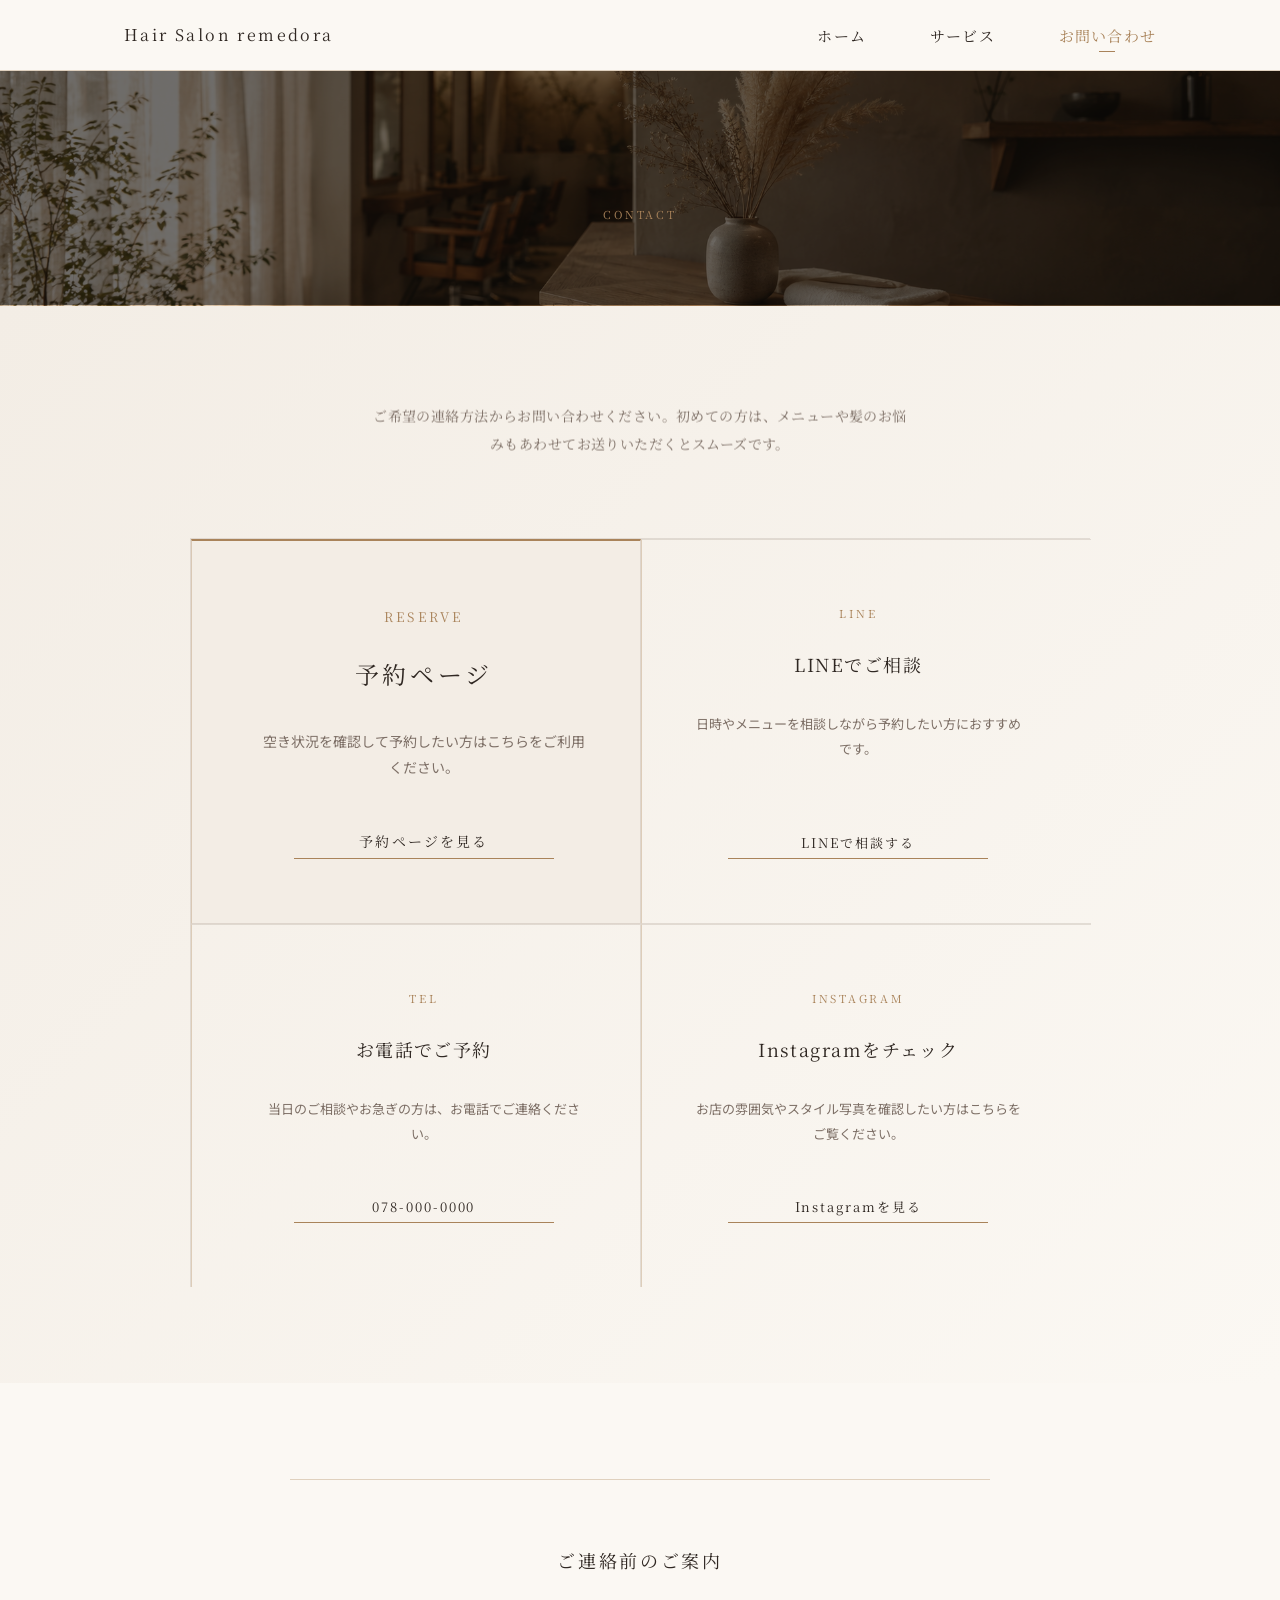
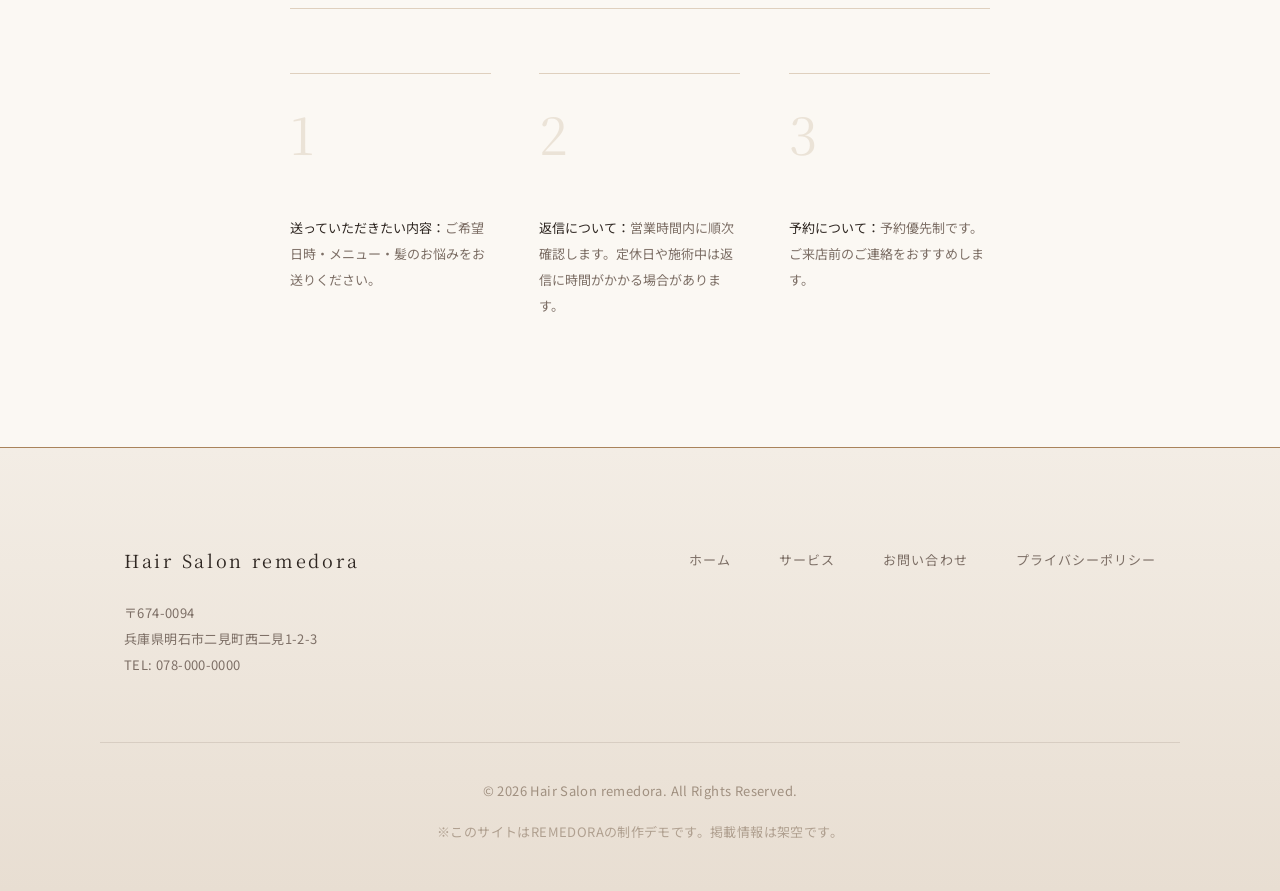
==== commit b38b4071: "Add files via upload" ====
--- a/contact.html
+++ b/contact.html
@@ -5,17 +5,17 @@
   <meta name="viewport" content="width=device-width, initial-scale=1.0">
 
   <!-- TEMPLATE FIELD: page_title | TEMPLATE FIELD: business_name -->
-  <title>ご予約・お問い合わせ｜Hair Salon tsumugi</title>
+  <title>ご予約・お問い合わせ｜Hair Salon remedora</title>
 
   <!-- TEMPLATE FIELD: meta_description -->
-  <meta name="description" content="Hair Salon tsumugiへのご予約・お問い合わせページです。外部予約ページ、LINE、電話、Instagramからご連絡いただけます。">
+  <meta name="description" content="Hair Salon remedoraへのご予約・お問い合わせページです。外部予約ページ、LINE、電話、Instagramからご連絡いただけます。">
 
   <!-- TEMPLATE FIELD: canonical_url -->
   <link rel="canonical" href="https://tsumugi-demo.remedora.jp/contact.html">
 
   <!-- TEMPLATE FIELD: og_title | TEMPLATE FIELD: og_description | TEMPLATE FIELD: og_url | TEMPLATE FIELD: og_image_url -->
-  <meta property="og:title"       content="ご予約・お問い合わせ｜Hair Salon tsumugi">
-  <meta property="og:description" content="Hair Salon tsumugiへのご予約・お問い合わせページです。外部予約ページ、LINE、電話、Instagramからご連絡いただけます。">
+  <meta property="og:title"       content="ご予約・お問い合わせ｜Hair Salon remedora">
+  <meta property="og:description" content="Hair Salon remedoraへのご予約・お問い合わせページです。外部予約ページ、LINE、電話、Instagramからご連絡いただけます。">
   <meta property="og:type"        content="article">
   <meta property="og:url"         content="https://tsumugi-demo.remedora.jp/contact.html">
   <meta property="og:image"       content="https://tsumugi-demo.remedora.jp/assets/images/ogp.jpg">
@@ -39,20 +39,12 @@
 <!-- TEMPLATE FIELD: site_id -->
 <body class="site site--tsumugi page page--contact">
 
-  <!-- Loader -->
-  <div class="c-loader" aria-hidden="true">
-    <div class="c-loader__content">
-      <!-- TEMPLATE FIELD: business_name -->
-      <p class="c-loader__text">Hair Salon tsumugi</p>
-      <div class="c-loader__line"></div>
-    </div>
-  </div>
 
   <!-- SECTION START: Header -->
   <header class="l-header">
     <div class="l-header-inner">
       <!-- TEMPLATE FIELD: business_name -->
-      <a href="index.html" class="c-logo">Hair Salon tsumugi</a>
+      <a href="index.html" class="c-logo">Hair Salon remedora</a>
 
       <nav class="l-nav-pc" aria-label="グローバルナビゲーション">
         <ul class="l-nav-pc__list">
@@ -203,7 +195,7 @@
     <div class="l-footer-inner">
       <div class="l-footer-info">
         <!-- TEMPLATE FIELD: business_name -->
-        <span class="l-footer__logo">Hair Salon tsumugi</span>
+        <span class="l-footer__logo">Hair Salon remedora</span>
         <p class="l-footer__address">
           <!-- TEMPLATE FIELD: address_postal | TEMPLATE FIELD: address_full -->
           〒674-0094<br>
@@ -225,7 +217,7 @@
     </div>
     <div class="l-footer-copy">
       <!-- TEMPLATE FIELD: copyright_year | TEMPLATE FIELD: business_name -->
-      <small>&copy; 2026 Hair Salon tsumugi. All Rights Reserved.</small>
+      <small>&copy; 2026 Hair Salon remedora. All Rights Reserved.</small>
       <p class="l-footer-demo-note">※このサイトはREMEDORAの制作デモです。掲載情報は架空です。</p>
     </div>
   </footer>
--- a/assets/css/pages.css
+++ b/assets/css/pages.css
@@ -835,58 +835,7 @@
    TSUMUGI: 視覚的質感向上（ビジュアルポリッシュ）
 ----------------------------------------------- */
 
-/* === Hero: 中央寄せ・大きく・サロンらしく === */
-.site--tsumugi .p-home-hero {
-  align-items: center;
-  min-height: 80vh;
-}
-
-.site--tsumugi .p-home-hero__content {
-  text-align: center;
-  padding-block: var(--space-10);
-}
-
-.site--tsumugi .p-home-hero__eyebrow {
-  letter-spacing: var(--letter-spacing-wider);
-  margin-bottom: var(--space-4);
-  font-size: calc(var(--font-size-xs) * 0.9);
-}
-
-.site--tsumugi .p-home-hero__title {
-  font-size: 2.125rem;
-  letter-spacing: 0.04em;
-  line-height: 1.65;
-  margin-bottom: var(--space-4);
-}
-
-.site--tsumugi .p-home-hero__sub {
-  letter-spacing: var(--letter-spacing-base);
-  line-height: 2;
-}
-
-.site--tsumugi .p-home-hero__cta {
-  margin-top: var(--space-8);
-}
-
-/* Hero overlay: センター配置に合わせて均一に */
-.site--tsumugi .p-home-hero__overlay {
-  background: linear-gradient(
-    180deg,
-    rgba(47, 39, 34, 0.18) 0%,
-    rgba(47, 39, 34, 0.60) 50%,
-    rgba(47, 39, 34, 0.82) 100%
-  );
-}
-
-@media (min-width: 48rem) {
-  .site--tsumugi .p-home-hero__title {
-    font-size: 3.25rem;
-    line-height: 1.5;
-  }
-  .site--tsumugi .p-home-hero__sub {
-    font-size: var(--font-size-lg);
-  }
-}
+/* === Hero: 縦書きデザイン用定義は後方の authoritative ブロックにまとめ済み === */
 
 /* === セクションタイトル: 縦ラインの装飾を上に追加 === */
 .site--tsumugi .c-sec-title {
@@ -1433,6 +1382,7 @@
   color: var(--color-text-sub);
   line-height: 2;
   flex: 1;
+  padding-inline: var(--space-4);
 }
 @media (max-width: 47.9375rem) {
   .site--tsumugi .c-menu-list {
@@ -2042,30 +1992,29 @@
 ======================================== */
 
 /* Hero: 全画面 */
+/* SP (default: 375px〜) ---------------------------------------- */
 .site--tsumugi .p-home-hero {
-  height: 80vh;
-  min-height: 500px;
+  height: 95vh;
+  min-height: 560px;
   align-items: stretch;
 }
 
-/* Overlay: 右と下を重点的に暗く */
 .site--tsumugi .p-home-hero__overlay {
   background:
-    linear-gradient(to left,  rgba(47, 39, 34, 0.44) 0%, transparent 55%),
-    linear-gradient(to top,   rgba(47, 39, 34, 0.80) 0%, rgba(47, 39, 34, 0.06) 65%);
-}
-
-/* Content: hero 全体を覆う絶対配置 */
+    linear-gradient(to left,  rgba(47, 39, 34, 0.50) 0%, transparent 60%),
+    linear-gradient(to top,   rgba(47, 39, 34, 0.82) 0%, rgba(47, 39, 34, 0.06) 60%);
+}
+
 .site--tsumugi .p-home-hero__content {
   position: absolute;
   inset: 0;
   display: block;
   text-align: left;
-  padding: var(--space-6);
-  padding-top: calc(var(--header-height) + var(--space-4));
-}
-
-/* Text wrap: 高さいっぱい、子要素を下揃え */
+  padding: var(--space-5);
+  padding-top: calc(var(--header-height) + var(--space-3));
+}
+
+/* フロー要素（sub・CTA）が縦書きタイトルに被らないよう右側を確保 */
 .site--tsumugi .p-home-hero__text-wrap {
   position: relative;
   height: 100%;
@@ -2074,69 +2023,55 @@
   justify-content: flex-end;
   align-items: flex-start;
   gap: var(--space-2);
-  padding-bottom: var(--space-4);
-}
-
-/* Eyebrow: 左上に固定 */
-.site--tsumugi .p-home-hero__eyebrow {
-  position: absolute;
-  top: 0;
-  left: 0;
-  margin-bottom: 0;
-  font-size: 0.75rem;
-  letter-spacing: var(--letter-spacing-wider);
-  color: rgba(255, 255, 255, 0.58);
-  font-family: var(--font-serif);
-  line-height: var(--line-height-base);
-}
-
-/* Title: 右側に縦書き */
+  padding-bottom: 12vh;
+  padding-right: 7rem;
+  padding-left: var(--space-3);
+}
+
 .site--tsumugi .p-home-hero__title {
   writing-mode: vertical-rl;
   text-orientation: mixed;
   position: absolute;
   right: 0;
-  top: 50%;
+  top: 44%;
   transform: translateY(-50%);
-  font-size: 1.375rem;
-  line-height: 1.85;
-  letter-spacing: 0.12em;
-  max-height: 62vh;
+  /* 3列 × 列幅(font-size × line-height) ≈ 3 × 30px = 90px ≈ 5.6rem */
+  font-size: 1.0625rem;
+  line-height: 1.75;
+  letter-spacing: 0.1em;
+  max-height: 56vh;
   margin-bottom: 0;
   color: var(--color-white);
   font-family: var(--font-serif);
-  text-shadow: 0 1px 12px rgba(0, 0, 0, 0.45);
-}
-
-/* Sub: 下部左側のフレックスアイテム */
+  text-shadow: 0 1px 14px rgba(0, 0, 0, 0.55);
+}
+
 .site--tsumugi .p-home-hero__sub {
   position: static;
-  font-size: var(--font-size-xs);
+  font-size: 0.6875rem;
   letter-spacing: var(--letter-spacing-base);
-  color: rgba(255, 255, 255, 0.68);
-  line-height: var(--line-height-base);
+  color: rgba(255, 255, 255, 0.70);
+  line-height: 1.75;
   margin-bottom: 0;
 }
 
-/* CTA: sub の直下、左揃え縦並び */
 .site--tsumugi .p-home-hero__cta {
   position: static;
   display: flex;
   flex-direction: column;
   align-items: flex-start;
   gap: var(--space-2);
-  margin-top: var(--space-1);
+  margin-top: var(--space-2);
   width: auto;
 }
 
-/* テキストリンク型 CTA */
 .site--tsumugi .p-home-hero__link {
   display: inline-flex;
   align-items: center;
   gap: 0.45rem;
   color: rgba(255, 255, 255, 0.88);
   font-family: var(--font-serif);
-  font-size: var(--font-size-sm);
+  font-size: var(--font-size-xs);
   letter-spacing: var(--letter-spacing-wide);
   border-bottom: 1px solid rgba(255, 255, 255, 0.36);
   padding-bottom: 0.2rem;
@@ -2155,19 +2090,27 @@
   opacity: 0.85;
 }
 
-/* Desktop */
+/* PC (min-width: 48rem / 768px〜) ------------------------------ */
 @media (min-width: 48rem) {
   .site--tsumugi .p-home-hero__content {
     padding: var(--space-8);
     padding-top: calc(var(--header-height) + var(--space-6));
   }
+  /* PC: タイトル3列 × 55px ≈ 165px + right余白 */
+  .site--tsumugi .p-home-hero__text-wrap {
+    padding-right: 12rem;
+    padding-bottom: var(--space-8);
+  }
   .site--tsumugi .p-home-hero__title {
-    right: var(--space-4);
+    right: var(--space-6);
     font-size: 1.875rem;
+    line-height: 1.85;
+    letter-spacing: 0.12em;
     max-height: 65vh;
   }
   .site--tsumugi .p-home-hero__sub {
     font-size: var(--font-size-sm);
+    line-height: var(--line-height-base);
   }
   .site--tsumugi .p-home-hero__link {
     font-size: var(--font-size-base);
@@ -2795,6 +2738,7 @@
   .site--tsumugi .c-menu-item__desc {
     font-size: var(--font-size-xs);
     line-height: 2;
+    padding-inline: var(--space-4);
   }
 }
 
@@ -3528,19 +3472,65 @@
   }
 }
 
+/* ================================================================
+   LOADER: tsumugi ホーム専用デザイン
+   ・漢字「紬」ゴールドグロウ + 2重展開リング
+   ・service / contact は .c-loader 要素を HTML から削除済み
+================================================================ */
+
 /* ----------------------------------------------------------------
-   LOADER: 表示時間を延長
-   ・テキスト・ラインのアニメーションをゆっくりに
-   ・is-loaded 付与後も 1.2s 待ってから 1.5s かけてフェードアウト
+   LOADER: tsumugi — ライト背景・ラグジュアリー標準設計（home のみ）
+   調査ベース: 白/クリーム背景 + serif wordmark + 細い gold line
+   easing: cubic-bezier(0.16,1,0.3,1) = 素早く来てゆっくり止まる
 ---------------------------------------------------------------- */
+.site--tsumugi .c-loader {
+  background: var(--color-bg);
+}
+.site--tsumugi .c-loader__content {
+  display: flex;
+  flex-direction: column;
+  align-items: center;
+  gap: var(--space-6);
+}
+/* 上部アクセントライン */
+.site--tsumugi .c-loader__accent {
+  width: 0;
+  height: 1px;
+  background-color: var(--color-primary);
+  opacity: 0;
+  animation: loader-line-grow 0.9s cubic-bezier(0, 0, 0.2, 1) 0.1s forwards;
+}
+/* wordmark "tsumugi" */
+.site--tsumugi .c-loader__kanji {
+  font-family: var(--font-serif);
+  font-size: clamp(1.25rem, 4vw, 1.875rem);
+  font-weight: normal;
+  line-height: 1;
+  margin: 0;
+  letter-spacing: 0.35em;
+  color: var(--color-text);
+  opacity: 0;
+  animation: loader-fade-in 1.0s cubic-bezier(0.16, 1, 0.3, 1) 0.3s forwards;
+}
+/* 下部アクセントライン */
+.site--tsumugi .c-loader__line {
+  animation-duration: 0.9s;
+  animation-delay: 0.7s;
+  animation-timing-function: cubic-bezier(0, 0, 0.2, 1);
+}
+/* descriptor text */
 .site--tsumugi .c-loader__text {
-  animation-duration: 2s;
-}
-.site--tsumugi .c-loader__line {
-  animation-duration: 2s;
-  animation-delay: 0.8s;
-}
+  font-size: 0.625rem;
+  letter-spacing: 0.28em;
+  text-transform: uppercase;
+  color: var(--color-text-sub);
+  animation-duration: 0.9s;
+  animation-delay: 1.0s;
+  animation-timing-function: cubic-bezier(0.16, 1, 0.3, 1);
+}
+/* フェードアウト: 全要素が揃って見えてから消える
+   window.load が早く発火しても transition-delay が保護する */
 .site--tsumugi .c-loader.is-loaded {
-  transition-delay: 1.2s;
-  transition-duration: 1.5s;
-}
+  transition-delay: 1.8s;
+  transition-duration: 0.7s;
+}
